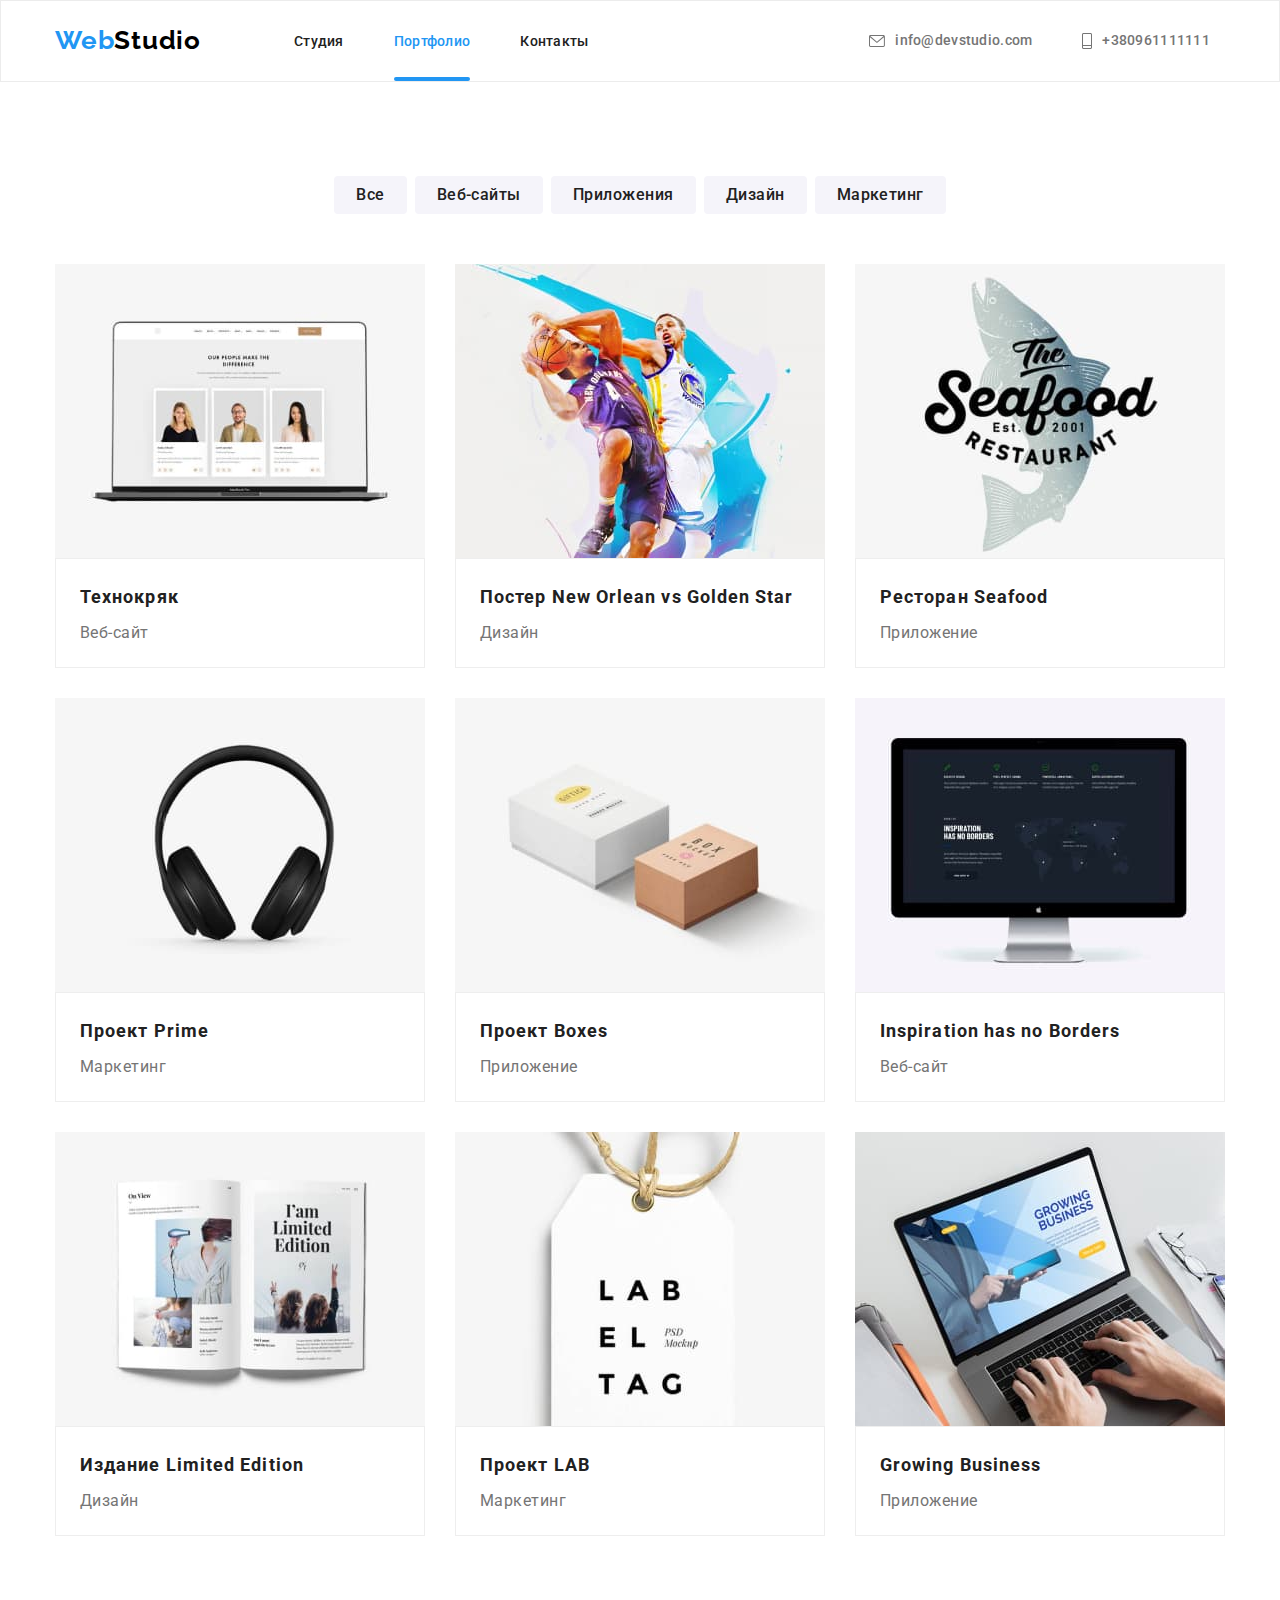
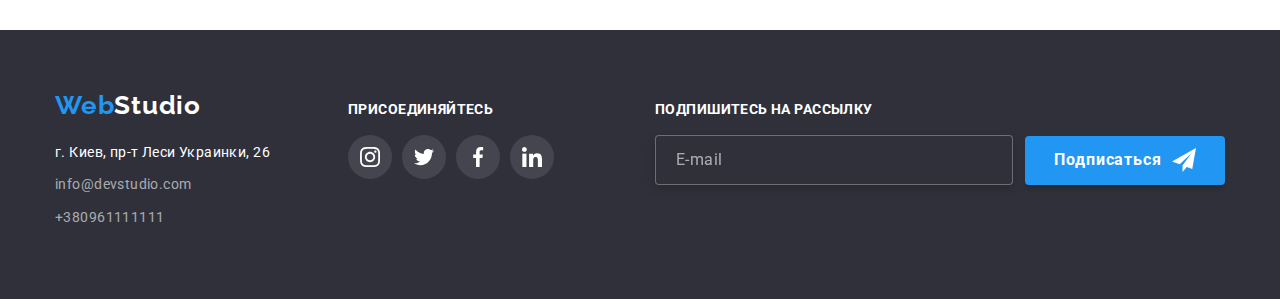
==== portfolio.html @ fdfac1af "TEST" ====
<!DOCTYPE html>
<html lang="ru">
<head>
    <meta charset="UTF-8">
    <meta http-equiv="X-UA-Compatible" content="IE=edge">
    <meta name="viewport" content="width=device-width, initial-scale=1.0">
    <title>Портфолио</title>
    <link href="https://fonts.googleapis.com/css2?family=Raleway:wght@700&family=Roboto:wght@400;500;700;900&display=swap" rel="stylesheet">
    <link rel="stylesheet" href="https://cdnjs.cloudflare.com/ajax/libs/modern-normalize/1.1.0/modern-normalize.css">
    <link rel="stylesheet" href="./css/reset.css">
    <link rel="stylesheet" href="./css/styles.css">
    
</head>
<body>
    <header class="page-header">
            <nav class="container main-nav">
                <a href="/" class="logo-header">
                    <span class="accent">Web</span>Studio
                </a>
                <ul class="site-nav list">
                    <li class="item"><a class="link" href="./index.html">Студия</a></li>
                    <li class="item"><a class="link current" href="">Портфолио</a></li>
                    <li class="item"><a class="link" href="">Контакты</a></li>
                </ul>
                <div class="container contacts-nav">
                    <ul class="contacts list">
                        <li class="item-mail">
                
                            <a class="item-mail-link" href="mailto:info@devstudio.com">info@devstudio.com
                                <svg class="item-mail-icon" width="16px" height="12px">
                                    <use href="./img/icons.svg#icon-mail"></use>
                                </svg>
                            </a>
                
                        </li>
                        <li class="item-phone">
                            <a class="item-phone-link" href="tel:+380961111111">+380961111111
                                <svg class="item-phone-icon" width="10px" height="16px">
                                    <use href="./img/icons.svg#icon-tel"></use>
                                </svg>
                            </a>
                
                        </li>
                    </ul>
                </div>
            </nav>
    </header>
    <main>
    <!------- МЕНЮ СЕКЦИИ ПОРТФОЛИО  ---------------------------------------------------------------------->
        <section class="section-portfolio">
                <div class="container container-portfolio">
                    <h2 hidden>Меню секции портфолио</h2>
                    <ul class="filter list">
                        <li class="item">
                            <button class="button">Все</button>
                        </li>
                        <li class="item">
                            <button class="button">Веб-сайты</button>
                        </li>
                        <li class="item">
                            <button class="button">Приложения</button>
                        </li>
                        <li class="item">
                            <button class="button">Дизайн</button>
                        </li>
                        <li class="item">
                            <button class="button">Маркетинг</button>
                        </li>  
                    </ul>
                </div>
             
<!------------ ПРИМЕРЫ РАБОТ  ------------------------------------------------------------------------------>
            <div class="container work-examples">
                <ul class="examples list">
                    <li class="item">
                        <div class="examples-border">
                            <a href="#"><img src="./img/portfolio-technokrjak.jpeg" class="link" width="370" alt="портфолио веб-сайта"></a>
                            <div class="examples-hover">
                                Технокряк это современная площадка распространения коронавируса. Компании используют эту платформу для цифрового
                                шпионажа и атак на защищённые сервера конкурентов.
                            </div>
                        </div>
                        <div class="border">
                            <h3 class="title">Технокряк</h3>
                            <p class="text">Веб-сайт</p>
                        </div>
                    </li>
                    <li class="item">
                        <div class="examples-border">
                            <a href="#"><img src="./img/portfolio-poster.jpeg" class="link" width="370" alt="портфолио дизайна постера"></a>
                            <div class="examples-hover">
                                Технокряк это современная площадка распространения коронавируса. Компании используют эту платформу для цифрового
                                шпионажа и атак на защищённые сервера конкурентов.
                            </div>
                            
                        </div>
                        <div class="border">
                            <h3 class="title">Постер New Orlean vs Golden Star</h3>
                            <p class="text">Дизайн</p>
                        </div>
                    </li>
                    <li class="item">
                        <div class="examples-border">
                            <a href="#"><img src="./img/portfolio-seafood.jpeg" class="link" width="370" alt="портфолио ресторана"></a>
                            <div class="examples-hover">
                                Технокряк это современная площадка распространения коронавируса. Компании используют эту платформу для цифрового
                                шпионажа и атак на защищённые сервера конкурентов.
                            </div>
                            
                        </div>
                        <div class="border">
                            <h3 class="title">Ресторан Seafood</h3>
                            <p class="text">Приложение</p>
                        </div>
                    </li>
                    <li class="item">
                        <div class="examples-border">
                            <a href="#"><img src="./img/portfolio-prime.jpeg" class="link" width="370" alt="портфолио проект прайм"></a>
                            <div class="examples-hover">
                                Технокряк это современная площадка распространения коронавируса. Компании используют эту платформу для цифрового
                                шпионажа и атак на защищённые сервера конкурентов.
                            </div>
                            
                        </div>
                        <div class="border">
                            <h3 class="title">Проект Prime</h3>
                            <p class="text">Маркетинг</p>
                        </div>
                    </li>
                    <li class="item">
                        <div class="examples-border">
                            <a href="#"><img src="./img/portfolio-boxes.jpeg" class="link" width="370" alt="портфолио проекта боксес"></a>
                            <div class="examples-hover">
                                Технокряк это современная площадка распространения коронавируса. Компании используют эту платформу для цифрового
                                шпионажа и атак на защищённые сервера конкурентов.
                            </div>
                            
                        </div>
                        <div class="border">
                            <h3 class="title">Проект Boxes</h3>
                            <p class="text">Приложение</p>
                        </div>
                    </li>
                    <li class="item">
                        <div class="examples-border">
                            <a href="#"><img src="./img/portfolio-inspiration.jpeg" class="link" width="370" alt="портфолио веб-сайта"></a>
                            <div class="examples-hover">
                                Технокряк это современная площадка распространения коронавируса. Компании используют эту платформу для цифрового
                                шпионажа и атак на защищённые сервера конкурентов.
                            </div>
                            
                        </div>
                        <div class="border">
                            <h3 class="title">Inspiration has no Borders</h3>
                            <p class="text">Веб-сайт</p>
                        </div>
                    </li>
                    <li class="item">
                        <div class="examples-border">
                            <a href="#"><img src="./img/portfolio-limitededition.jpeg" class="link" width="370" alt="портфолио дизайна издания"></a>
                            <div class="examples-hover">
                                Технокряк это современная площадка распространения коронавируса. Компании используют эту платформу для цифрового
                                шпионажа и атак на защищённые сервера конкурентов.
                            </div>
                            
                        </div>
                        <div class="border">
                            <h3 class="title">Издание Limited Edition</h3>
                            <p class="text">Дизайн</p>
                        </div>
                    </li>
                    <li class="item">
                        <div class="examples-border">
                            <a href="#"><img src="./img/portfolio-lab.jpeg" width="370" class="link" alt="портфолио проекта лаб"></a>
                            <div class="examples-hover">
                                Технокряк это современная площадка распространения коронавируса. Компании используют эту платформу для цифрового
                                шпионажа и атак на защищённые сервера конкурентов.
                            </div>
                            
                        </div>
                        <div class="border">
                            <h3 class="title">Проект LAB</h3>
                            <p class="text">Маркетинг</p>
                        </div>
                    </li>
                    <li class="item">
                        <div class="examples-border">
                            <a href="#"><img src="./img/portfolio-growingbusines.jpeg" class="link" width="370" alt="портфолио приложения"></a>
                            <div class="examples-hover">
                                Технокряк это современная площадка распространения коронавируса. Компании используют эту платформу для цифрового
                                шпионажа и атак на защищённые сервера конкурентов.
                            </div>
                            
                        </div>
                        <div class="border">
                            <h3 class="title">Growing Business</h3>
                            <p class="text">Приложение</p>
                        </div>
                    </li>
                </ul>
            </div>
        </section>
 </main>
<!---------------FOOTER------------------------------------------------------------------------------------------------>
    <footer class="footer ">
        <div class="main-footer container">
            <div class=" footer-left">
                <a href="/" class="logo-footer">
                    <span class="accent">Web</span>Studio
                </a>
                <address class="address">
                    <p><a class="location" href="https://goo.gl/maps/oMh32FFDdAk15GPm8" target="_blank"> г. Киев, пр-т Леси
                            Украинки, 26</a></p>
                    <p><a class="item" href="mailto:info@devstudio.com">info@devstudio.com</a></p>
                    <p><a class="item" href="tel:+380961111111">+380961111111</a></p>
                </address>
            </div>
            <div class=" footer-right">
                <h3 class="title">ПРИСОЕДИНЯЙТЕСЬ</h3>
                <ul class="footer-list list">
                    <li class="item">
                        <a href="" class="footer-right-link">
                            <svg class="footer-right-logo" width="20px" height="20px">
                                <use href="./img/icons.svg#icon-instagram"></use>
                            </svg>
                        </a>
                    </li>
                    <li class="item">
                        <a href="" class="footer-right-link">
                            <svg class="footer-right-logo" width="20px" height="20px">
                                <use href="./img/icons.svg#icon-twitter"></use>
                            </svg>
                        </a>
                    </li>
                    <li class="item">
                        <a href="" class="footer-right-link">
                            <svg class="footer-right-logo" width="20px" height="20px">
                                <use href="./img/icons.svg#icon-facebook"></use>
                            </svg>
                        </a>
                    </li>
                    <li class="item">
                        <a href="" class="footer-right-link">
                            <svg class="footer-right-logo" width="20px" height="20px">
                                <use href="./img/icons.svg#icon-linkedin"></use>
                            </svg>
                        </a>
                    </li>
                </ul>
            </div>
            <div class="footer-last">
                <h3 class="title">ПОДПИШИТЕСЬ НА РАССЫЛКУ</h3>
                <div class="footer-form-flex">
                    <label for="mail"></label>
                    <input class="footer-form" type="email" name="mail" id="mail" placeholder="E-mail">
    
                    <button class="button-hero" type="submit">Подписаться
                        <svg class="button-hero-logo">
                            <use href="./img/icons.svg#icon-icon-send"></use>
                        </svg>
                    </button>
                </div>
            </div>
        </div>
    </footer>
</body>
</html>
---- css/styles.css ----
:root {
  --primary-title-color: #212121;
  --text-color: #757575;
  --primary-bg-color: #ffffff;
  --accent-color: #2196f3;
}

body {
  background-color: var(--primary-bg-color);
  color: var(--primary-title-color);
  font-family: roboto, sans-serif;
}
.list {
  text-decoration: none;
  list-style: none;
  padding: 0;
  margin: 0;
}
.logo-header {
  display: flex;
  align-items: center;
  padding-top: 24px;
  padding-bottom: 25px;

  color: #000000;
  font-family: raleway, sans-serif;
  font-size: 26px;
  line-height: 1.19;
  letter-spacing: 0.03em;
  font-weight: 700;
  text-decoration: none;
}

.logo-footer {
  display: flex;
  align-items: center;
  margin-bottom: 20px;

  color: #ffffff;
  font-family: raleway, sans-serif;
  font-size: 26px;
  line-height: 1.19;
  letter-spacing: 0.03em;
  font-weight: 700;
  text-decoration: none;
}

.accent {
  color: var(--accent-color);
}
.active-link:hover,
.active-link:focus {
  color: var(--accent-color);
}

.container {
  width: 1200px;
  padding-left: 15px;
  padding-right: 15px;
  margin-left: auto;
  margin-right: auto;
  /* outline: 2px solid tomato; */
}

/* ----------------------НАВИГАЦИЯ------------------------------------------------------------------------------------ */
.page-header {
  border: 1px solid #ececec;
}

.main-nav {
  display: flex;
  align-items: center;
}
.site-nav {
  display: flex;
  align-items: center;
  margin-left: 93px;
}
.site-nav .item {
  margin-right: 50px;
}
.site-nav .item:last-child {
  margin-right: 0;
}
.site-nav .link.current {
  position: relative;
}
.site-nav .link {
  padding-top: 32px;
  padding-bottom: 32px;

  color: var(--primary-title-color);
  font-weight: 500;
  font-size: 14px;
  line-height: 1.14;
  letter-spacing: 0.02em;
  text-decoration: none;
}
.link.current::after {
  content: " ";
  position: absolute;
  width: 100%;
  height: 4px;
  left: 0;
  bottom: 0;

  background: var(--accent-color);
  border-radius: 2px;
}
.site-nav .link:hover,
.site-nav .link:focus {
  color: var(--accent-color);
}
.site-nav .link.current {
  color: var(--accent-color);
}
.site-nav .link {
  cursor: pointer;
  transition-duration: 250ms;
  transition-timing-function: cubic-bezier(0.4, 0, 0.2, 1);
}

/* ----------------------РАЗДЕЛ КОНТАКТЫ В НАВИГАЦИИ------------------------------------------------------------------------ */

.contacts {
  display: flex;
  justify-content: flex-end;
  align-items: center;

  color: var(--text-color);
}
.item-mail-link,
.item-phone-link {
  padding-top: 32px;
  padding-bottom: 32px;
  text-decoration: none;
  padding: 32px 0;
  flex-direction: row-reverse;
  display: flex;
  color: var(--text-color);
  transition-duration: 250ms;
  transition-timing-function: cubic-bezier(0.4, 0, 0.2, 1);
}

.item-mail-icon,
.item-phone-icon {
  fill: currentColor;
  cursor: pointer;
  align-self: center;
  margin-right: 10px;
}
.item-mail-link {
  display: flex;
  align-items: center;
}
.item-mail-link:hover,
.item-mail-link:focus {
  color: var(--accent-color);
}
.item-mail-link:hover .item-mail-link,
.item-mail-link:focus .item-mail-link {
  color: var(--accent-color);
}
.item-phone-link:hover,
.item-phone-link:focus {
  color: var(--accent-color);
}
.item-phone-link:hover .item-phone-link,
.item-phone-link:focus .item-phone-link {
  color: var(--accent-color);
}

.contacts .item-mail + .item-phone {
  margin-left: 50px;
}
.contacts .item-mail,
.contacts .item-phone {
  display: flex;
  font-weight: 500;
  font-size: 14px;
  line-height: 1.14;
  letter-spacing: 0.02em;
  text-decoration: none;
}
/* ----------------------ГЕРОЙ------------------------------------------------------------------------------------------- */
.hero {
  background-color: #2f303a;
  background-image: linear-gradient(
      rgba(47, 48, 58, 0.4),
      rgba(47, 48, 58, 0.4)
    ),
    url(../img/hero-image.jpeg);
  background-position: center;
  background-repeat: no-repeat;
  padding-top: 200px;
  padding-bottom: 200px;
  text-align: center;
}

.hero-title {
  margin-left: auto;
  margin-right: auto;
  max-width: 696px;
  margin-bottom: 30px;
  color: #ffffff;
  font-size: 44px;
  line-height: 1.36;
  letter-spacing: 0.06em;
  font-weight: 900;
}

.button-hero:hover,
.button-hero:focus {
  color: var(--accent-color);
  color: #ffffff;
}
.button-hero {
  cursor: pointer;
}
.button-hero {
  padding: 10px 22px;
}
.button-hero {
  background-color: var(--accent-color);
  color: #ffffff;
  box-shadow: 0px 4px 4px rgba(0, 0, 0, 0.15);
  font-size: 16px;
  line-height: 1.8;
  letter-spacing: 0.06em;
  font-weight: 700;
  border-radius: 4px;
  border-style: none;
  min-width: 200px;
  text-align: center;
}

/* ----------------------НАШИ ПРЕИМУЩЕСТВА-------------------------------------------------------------------------------- */
.section-benefits {
  padding-top: 94px;
  padding-bottom: 94px;
}
.benefits {
  display: flex;
}
.benefits .item {
  width: 270px;
  margin-right: 30px;
}
.benefits .item:last-child {
  margin-right: 0;
}
.benefits .title {
  margin-bottom: 10px;
  font-weight: 700;
  font-size: 14px;
  line-height: 1.14;
  letter-spacing: 0.03em;
}
.benefits .text {
  font-size: 14px;
  line-height: 1.7;
  letter-spacing: 0.03em;
  color: var(--text-color);
}
.benefits-logo {
  width: 270px;
  height: 120px;
  margin-bottom: 30px;
  background-color: #f5f4fa;
  display: flex;
  justify-content: center;
  align-items: center;
}
/* ----------------------ЧЕМ МЫ ЗАНИМАЕМСЯ--------------------------------------------------------------------------------- */

.photo {
  display: flex;
}

.section-photo {
  padding-bottom: 94px;
}
.heading {
  margin-bottom: 50px;
}
.photo .item {
  position: relative;
  margin-right: 30px;
}
.photo .item:last-child {
  margin-right: 0;
}

.section-photo .heading,
.section-team .heading {
  font-weight: 700;
  font-size: 36px;
  line-height: 1.16;
  text-align: center;
  letter-spacing: 0.03em;
}
.photo-title {
  position: absolute;
  width: 100%;
  height: 70px;
  bottom: 0;
  left: 0;

  background: rgba(47, 48, 58, 0.8);

  font-family: Roboto;
  font-style: normal;
  font-weight: 700;
  font-size: 14px;
  line-height: 1.14;
  text-align: center;
  letter-spacing: 0.03em;
  color: #ffffff;
  padding: 27px 82px;
}

/* ----------------------НАША КОМАНДА-------------------------------------------------------------------------------------- */

.section-team {
  background-color: #f5f4fa;
  padding-top: 94px;
  padding-bottom: 94px;
}
.team {
  display: flex;
}
.team .item {
  justify-content: center;
  background: #ffffff;
  box-shadow: 0px 1px 3px rgba(0, 0, 0, 0.12), 0px 1px 1px rgba(0, 0, 0, 0.14),
    0px 2px 1px rgba(0, 0, 0, 0.2);
  border-radius: 0px 0px 4px 4px;
  margin-right: 30px;
}
.team .item:last-child {
  margin-right: 0;
}
.text-block {
  text-align: center;
  padding: 30px;
}
.team .title {
  padding-bottom: 10px;
  font-weight: 500;
  font-size: 16px;
  line-height: 1.18;
  letter-spacing: 0.03em;
}
.team .text {
  color: var(--text-color);
  font-size: 16px;
  line-height: 1.18;
  letter-spacing: 0.03em;
  margin-bottom: 16px;
}
.team-social-list {
  display: flex;
  justify-content: center;
}
.team-socail-item + .team-socail-item {
  margin-left: 10px;
}
.team-social-link {
  display: flex;
  justify-content: center;
  align-items: center;
  border-radius: 50%;
  width: 44px;
  height: 44px;
  color: #afb1b8;
  transition-duration: 250ms;
  transition-timing-function: cubic-bezier(0.4, 0, 0.2, 1);
}

.team-social-icon {
  fill: currentColor;
}
.team-social-link:hover,
.team-social-link:focus {
  background-color: #2196f3;
  color: #ffffff;
}
/* ---------------ПОСТОЯННЫЕ КЛИЕНТЫ----------------------------------------------------------------------------------------- */
.clients {
  display: flex;
  justify-content: center;
}

.clients-icon {
  fill: currentColor;
}

.clients-link:hover,
.clients-link:focus {
  color: var(--accent-color);
  border-color: var(--accent-color);
  outline: none;
}

.section-clients {
  justify-content: center;
  padding-top: 94px;
  padding-bottom: 94px;
}

.clients-link {
  display: flex;
  justify-content: center;
  align-items: center;
  width: 170px;
  height: 92px;
  border: 1px solid #afb1b8;
  box-sizing: border-box;
  color: #afb1b8;
  border-radius: 4px;
  transition-duration: 250ms;
  transition-timing-function: cubic-bezier(0.4, 0, 0.2, 1);
}
.clients-item {
  margin-right: 30px;
}
.clients-item:last-child {
  margin-right: 0;
}

.section-clients .heading {
  font-size: 36px;
  line-height: 42px;
  text-align: center;
  letter-spacing: 0.03em;
}

/* ------------- МЕНЮ СЕКЦИИ ПОРТФОЛИО --------------------------------------------------------------------------------------- */

.section-portfolio {
  padding-top: 94px;
  padding-bottom: 94px;
}
.container-portfolio {
  margin-bottom: 50px;
}

.filter {
  display: flex;
  justify-content: center;
}
.filter .item {
  margin-right: 8px;
}
.filter .item:last-child {
  margin-right: 0;
}

.button:hover,
.button:focus {
  background-color: var(--accent-color);
  color: #ffffff;
  box-shadow: 0px 3px 1px rgba(0, 0, 0, 0.1), 0px 1px 2px rgba(0, 0, 0, 0.08),
    0px 2px 2px rgba(0, 0, 0, 0.12);
}

.button {
  cursor: pointer;
  background-color: #f5f4fa;
  color: var(--primary-title-color);
  font-family: inherit;
  font-weight: 500;
  font-size: 16px;
  line-height: 1.6;
  letter-spacing: 0.03em;
  border-radius: 4px;
  border-style: none;
  padding: 6px 22px;
  text-align: center;
  transition-duration: 250ms;
  transition-timing-function: cubic-bezier(0.4, 0, 0.2, 1);
}

/* ---------------- ПРИМЕРЫ РАБОТ ------------------------------------------------------------------------------------------- */

.border {
  background: #ffffff;
  border: 1px solid #eeeeee;
  box-sizing: border-box;
  padding: 20px 24px;
}
.examples .item:hover,
.item:focus {
  box-shadow: 0px 1px 1px rgba(0, 0, 0, 0.12), 0px 4px 4px rgba(0, 0, 0, 0.06),
    1px 4px 6px rgba(0, 0, 0, 0.16);
}

.examples {
  display: flex;
  flex-wrap: wrap;
}

.examples .item {
  width: 370px;
  height: 404px;
  margin-right: 30px;
  margin-bottom: 30px;
}
.examples .item:nth-last-child(-n + 3) {
  margin-bottom: 0;
}

.examples .item:nth-child(3n) {
  margin-right: 0;
}
.examples .title {
  font-weight: 700;
  font-size: 18px;
  line-height: 2;
  letter-spacing: 0.06em;
  margin-bottom: 4px;
}
.examples .text {
  color: var(--text-color);
}
.examples .text {
  font-size: 16px;
  line-height: 1.8;
  letter-spacing: 0.03em;
}
.examples-border {
  position: relative;
  overflow: hidden;
}
.examples-hover {
  position: absolute;
  width: 100%;
  height: 100%;
  top: 0;
  left: 0;
  opacity: 0;

  font-style: normal;
  font-weight: normal;
  font-size: 18px;
  line-height: 1.5;
  letter-spacing: 0.03em;
  color: #ffffff;
  padding: 63px 24px;
  background: rgba(33, 150, 243, 0.9);
  transition-duration: 250ms;
  transition-timing-function: cubic-bezier(0.4, 0, 0.2, 1);
  transform: translateY(100%);
}

.examples .item:hover .examples-hover {
  opacity: 1;
  transform: translateY(0);
}
/* ---------------BACKDROP----------------------- */
.backdrop {
  position: fixed;
  top: 0;
  left: 0;
  width: 100%;
  height: 100%;
  background: rgba(0, 0, 0, 0.2);

  transition-duration: 750ms;
  transition-timing-function: cubic-bezier(0.4, 0, 0.2, 1);
}

.backdrop.is-hidden {
  visibility: hidden;
  opacity: 0;
  pointer-events: none;
  transition-duration: 250ms;
  transition-timing-function: cubic-bezier(0.4, 0, 0.2, 1);
}
.modal {
  position: relative;
  top: 50%;
  left: 50%;
  transform: translate(-50%, -50%);

  width: 528px;
  min-height: 581px;
  background: #ffffff;
  box-shadow: 0px 1px 3px rgba(0, 0, 0, 0.12), 0px 1px 1px rgba(0, 0, 0, 0.14),
    0px 2px 1px rgba(0, 0, 0, 0.2);
  border-radius: 4px;
}
.modal-close {
  display: flex;
  align-items: center;
  justify-content: center;
  position: absolute;
  width: 30px;
  height: 30px;
  top: 0;
  right: 0;
  padding: 0;
  margin: 8px;
  background: #ffffff;
  border: 1px solid rgba(0, 0, 0, 0.1);
  box-sizing: border-box;
  border-radius: 50%;
}
.modal-icon {
  transition-duration: 250ms;
  transition-timing-function: cubic-bezier(0.4, 0, 0.2, 1);

  fill: #000000;
}
.modal-icon:hover {
  fill: var(--accent-color);
}
.form {
  margin-left: 40px;
  margin-right: 40px;
  padding-top: 40px;
  padding-bottom: 40px;
}
.form-field {
  position: relative;
  display: flex;
  flex-direction: column;
  margin-bottom: 10px;
}
.form-field input {
  height: 40px;
  border: 1px solid rgba(33, 33, 33, 0.2);
  box-sizing: border-box;
  border-radius: 4px;
}
.form-field label {
  font-size: 12px;
  line-height: 1.2;
  letter-spacing: 0.01em;
  color: var(--text-color);
  margin-bottom: 4px;
  transition-duration: 250ms;
  transition-timing-function: cubic-bezier(0.4, 0, 0.2, 1);
}
.form-field textarea::placeholder {
  font-size: 12px;
  line-height: 1.2;
  letter-spacing: 0.01em;
  color: rgba(117, 117, 117, 0.5);
  /* padding: 12px 16px; */
}
.form-field textarea {
  resize: none;
  border: 1px solid rgba(33, 33, 33, 0.2);
  box-sizing: border-box;
  border-radius: 4px;
}
.svg-modal-icon {
  transition-duration: 250ms;
  transition-timing-function: cubic-bezier(0.4, 0, 0.2, 1);
  position: absolute;
  top: 50%;
  left: 12px;
  display: inline-block;
}
.form-field-checkbox {
  display: flex;
  justify-content: center;
  margin-top: 20px;
  margin-bottom: 30px;
}
.checkbox {
  -webkit-appearance: none;
  -moz-appearance: none;
  appearance: none;
}
.form-field .form-input {
  padding-left: 42px;
}

.icon {
  display: inline-block;
  width: 16px;
  height: 15px;
  border: 2px solid var(--primary-title-color);
  border-radius: 4px;
}
.checkbox:checked + label[for="policy"] .icon {
  border-color: var(--accent-color);
  background-color: var(--accent-color);
  background-image: url(../img/icon\ check.svg);
  background-size: contain;
  background-repeat: no-repeat;

  transition-duration: 250ms;
  transition-timing-function: cubic-bezier(0.4, 0, 0.2, 1);
}
.modal-text {
  font-size: 20px;
  line-height: 23px;
  text-align: center;
  letter-spacing: 0.03em;
  color: #212121;
  margin-bottom: 12px;
}
.form-field .comment {
  transition-duration: 250ms;
  transition-timing-function: cubic-bezier(0.4, 0, 0.2, 1);
  max-height: 120px;
  padding-left: 12px;
  padding-top: 16px;
}
.form-field-checkbox label[for="policy"] {
  font-size: 14px;
  line-height: 1.7;
  letter-spacing: 0.03em;
  color: var(--text-color);
  margin-left: 8px;
}
.policy-link {
  color: #2196f3;
}
.form-input {
  position: relative;
}
.form-input:focus ~ .svg-modal-icon {
  fill: #2196f3;
}
.form-input:focus {
  border-color: var(--accent-color);
  outline: none;
}
.form-field .comment:focus {
  border-color: var(--accent-color);
  outline: none;
}
.button-field {
  display: flex;
  justify-content: center;
}
/* -----------FOOTER---------------------------------------------------------------------------------------------------------- */
.footer {
  background-color: #2f303a;
  padding-top: 60px;
  padding-bottom: 60px;
}
.main-footer {
  display: flex;
  align-items: baseline;
  justify-content: space-between;
}
.footer-right {
  margin-left: 70px;
}
.footer-left {
  margin: 0;
}
.footer-right .title {
  font-weight: 700;
  font-size: 14px;
  line-height: 0.9;
  letter-spacing: 0.03em;
  color: var(--primary-bg-color);
  margin-bottom: 20px;
}

.footer-list {
  display: flex;
  justify-content: center;
}
.footer-list .item {
  margin-right: 10px;
}
.footer-list .item:last-child {
  margin-right: 0;
}
.footer-right-link {
  display: flex;
  justify-content: center;
  align-items: center;
  border-radius: 50%;
  width: 44px;
  height: 44px;
  color: var(--primary-bg-color);
  background: rgba(255, 255, 255, 0.1);
  transition-duration: 250ms;
  transition-timing-function: cubic-bezier(0.4, 0, 0.2, 1);
}
.footer-right-logo {
  background-position: center;
}
.footer-right-logo {
  fill: currentColor;
}
.footer-right-link:hover,
.footer-right-link:focus {
  background-color: var(--accent-color);
  color: var(--primary-bg-color);
  transition-duration: 250ms;
  transition-timing-function: cubic-bezier(0.4, 0, 0.2, 1);
}
.address {
  font-size: 14px;
  line-height: 1.7;
  letter-spacing: 0.03em;
  font-style: normal;
}
.address p {
  margin-bottom: 9px;
}
.address.location:hover,
.address .location:focus {
  color: var(--accent-color);
}
.address .location {
  color: #ffffff;
  text-decoration: none;
}

/* -----почта/телефон----------------------------------------------------------------------------------------------------- */
.address .item,
.address .location {
  cursor: pointer;
}

.address .item {
  color: rgba(255, 255, 255, 0.6);
  text-decoration: none;
  transition-duration: 250ms;
  transition-timing-function: cubic-bezier(0.4, 0, 0.2, 1);
}
.address .item:hover,
.address .item:focus {
  color: var(--accent-color);
}
/* -----Footer-last----------- */
.footer-last {
  margin-left: 93px;
  color: #ececec;
}
.footer-last .title {
  font-weight: 700;
  font-size: 14px;
  line-height: 0.9;
  letter-spacing: 0.03em;
  color: var(--primary-bg-color);
  margin-bottom: 20px;
}
.footer-form {
  padding-left: 20px;
  min-width: 358px;
  min-height: 50px;
  margin-right: 12px;

  background-color: #2f303a;
  color: #f5f4fa;
  border: 1px solid rgba(255, 255, 255, 0.3);
  box-sizing: border-box;
  filter: drop-shadow(0px 4px 4px rgba(0, 0, 0, 0.15));
  border-radius: 4px;
}
.footer-last .button-hero {
  display: flex;
  align-items: center;
  justify-content: center;
}
.button-hero-logo {
  width: 24px;
  height: 24px;
  margin-left: 10px;
}

.footer-last input::placeholder {
  font-size: 16px;
  line-height: 1.3;
  letter-spacing: 0.03em;
  color: rgba(255, 255, 255, 0.6);
}
.footer-form-flex {
  display: flex;
  align-items: center;
  justify-content: center;
}
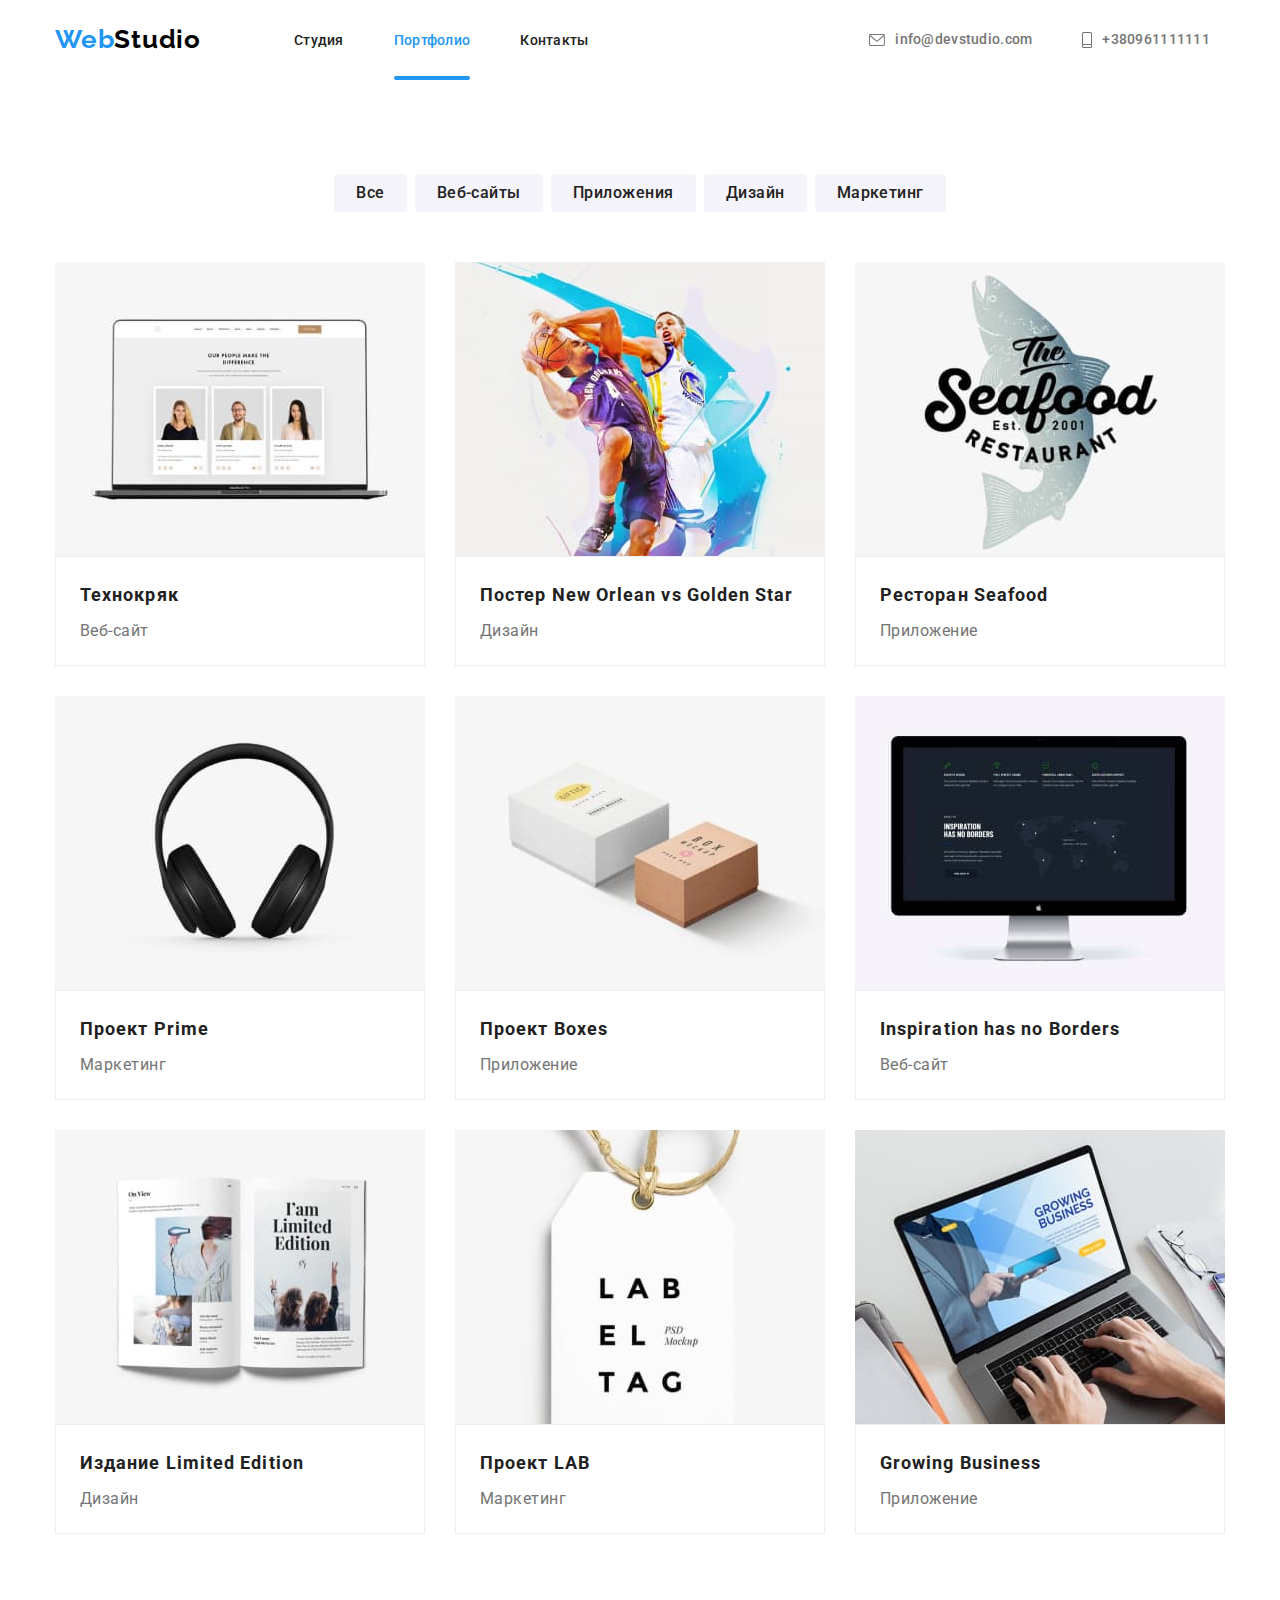
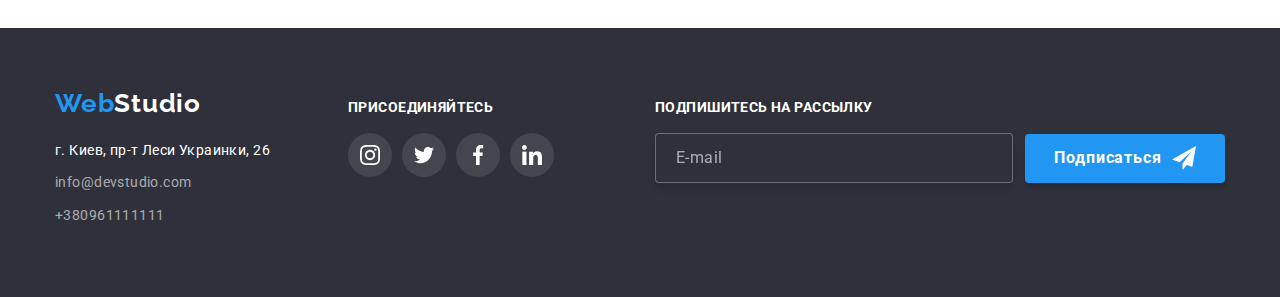
==== commit 850d2c77: "Применю БЭМ в SASS" ====
--- a/portfolio.html
+++ b/portfolio.html
@@ -8,34 +8,33 @@
     <link href="https://fonts.googleapis.com/css2?family=Raleway:wght@700&family=Roboto:wght@400;500;700;900&display=swap" rel="stylesheet">
     <link rel="stylesheet" href="https://cdnjs.cloudflare.com/ajax/libs/modern-normalize/1.1.0/modern-normalize.css">
     <link rel="stylesheet" href="./css/reset.css">
-    <link rel="stylesheet" href="./css/styles.css">
-    
+    <!-- <link rel="stylesheet" href="./css/styles.css"> -->
+     <link rel="stylesheet" href="./css/main.min.css">
+
 </head>
 <body>
     <header class="page-header">
-            <nav class="container main-nav">
-                <a href="/" class="logo-header">
+            <nav class="container header__nav">
+                <a href="/" class="logo header__logo">
                     <span class="accent">Web</span>Studio
                 </a>
                 <ul class="site-nav list">
-                    <li class="item"><a class="link" href="./index.html">Студия</a></li>
-                    <li class="item"><a class="link current" href="">Портфолио</a></li>
-                    <li class="item"><a class="link" href="">Контакты</a></li>
+                    <li class="site-nav__item"><a class="site-nav__link" href="./index.html">Студия</a></li>
+                    <li class="site-nav__item"><a class="site-nav__link current" href="">Портфолио</a></li>
+                    <li class="site-nav__item"><a class="site-nav__link" href="">Контакты</a></li>
                 </ul>
                 <div class="container contacts-nav">
                     <ul class="contacts list">
-                        <li class="item-mail">
-                
-                            <a class="item-mail-link" href="mailto:info@devstudio.com">info@devstudio.com
-                                <svg class="item-mail-icon" width="16px" height="12px">
+                        <li class="contacts__item">
+                            <a class="contacts__link" href="mailto:info@devstudio.com">info@devstudio.com
+                                <svg class="contacts__icon" width="16px" height="12px">
                                     <use href="./img/icons.svg#icon-mail"></use>
                                 </svg>
                             </a>
-                
-                        </li>
-                        <li class="item-phone">
-                            <a class="item-phone-link" href="tel:+380961111111">+380961111111
-                                <svg class="item-phone-icon" width="10px" height="16px">
+                        </li>
+                        <li class="contacts__item">
+                            <a class="contacts__link" href="tel:+380961111111">+380961111111
+                                <svg class="contacts__icon" width="10px" height="16px">
                                     <use href="./img/icons.svg#icon-tel"></use>
                                 </svg>
                             </a>
@@ -203,59 +202,60 @@
  </main>
 <!---------------FOOTER------------------------------------------------------------------------------------------------>
     <footer class="footer ">
-        <div class="main-footer container">
-            <div class=" footer-left">
-                <a href="/" class="logo-footer">
+        <div class="footer__section container">
+            <div class="footer__left">
+                <a href="/" class="footer__left-logo">
                     <span class="accent">Web</span>Studio
                 </a>
-                <address class="address">
-                    <p><a class="location" href="https://goo.gl/maps/oMh32FFDdAk15GPm8" target="_blank"> г. Киев, пр-т Леси
+                <address class="footer__left-address">
+                    <p><a class="footer__left-location" href="https://goo.gl/maps/oMh32FFDdAk15GPm8" target="_blank"> г.
+                            Киев, пр-т Леси
                             Украинки, 26</a></p>
-                    <p><a class="item" href="mailto:info@devstudio.com">info@devstudio.com</a></p>
-                    <p><a class="item" href="tel:+380961111111">+380961111111</a></p>
+                    <p><a class="footer__left-item" href="mailto:info@devstudio.com">info@devstudio.com</a></p>
+                    <p><a class="footer__left-item" href="tel:+380961111111">+380961111111</a></p>
                 </address>
             </div>
-            <div class=" footer-right">
-                <h3 class="title">ПРИСОЕДИНЯЙТЕСЬ</h3>
-                <ul class="footer-list list">
-                    <li class="item">
-                        <a href="" class="footer-right-link">
-                            <svg class="footer-right-logo" width="20px" height="20px">
+            <div class="footer__center">
+                <h3 class="footer__center-title">ПРИСОЕДИНЯЙТЕСЬ</h3>
+                <ul class="footer__center-list list">
+                    <li class="footer__center-item">
+                        <a href="" class="footer__center-link">
+                            <svg class="footer__center-logo" width="20px" height="20px">
                                 <use href="./img/icons.svg#icon-instagram"></use>
                             </svg>
                         </a>
                     </li>
-                    <li class="item">
-                        <a href="" class="footer-right-link">
-                            <svg class="footer-right-logo" width="20px" height="20px">
+                    <li class="footer__center-item">
+                        <a href="" class="footer__center-link">
+                            <svg class="footer__center-logo" width="20px" height="20px">
                                 <use href="./img/icons.svg#icon-twitter"></use>
                             </svg>
                         </a>
                     </li>
-                    <li class="item">
-                        <a href="" class="footer-right-link">
-                            <svg class="footer-right-logo" width="20px" height="20px">
+                    <li class="footer__center-item">
+                        <a href="" class="footer__center-link">
+                            <svg class="footer__center-logo" width="20px" height="20px">
                                 <use href="./img/icons.svg#icon-facebook"></use>
                             </svg>
                         </a>
                     </li>
-                    <li class="item">
-                        <a href="" class="footer-right-link">
-                            <svg class="footer-right-logo" width="20px" height="20px">
+                    <li class="footer__center-item">
+                        <a href="" class="footer__center-link">
+                            <svg class="footer__center-logo" width="20px" height="20px">
                                 <use href="./img/icons.svg#icon-linkedin"></use>
                             </svg>
                         </a>
                     </li>
                 </ul>
             </div>
-            <div class="footer-last">
-                <h3 class="title">ПОДПИШИТЕСЬ НА РАССЫЛКУ</h3>
-                <div class="footer-form-flex">
-                    <label for="mail"></label>
-                    <input class="footer-form" type="email" name="mail" id="mail" placeholder="E-mail">
+            <div class="footer__right">
+                <h3 class="footer__right-title">ПОДПИШИТЕСЬ НА РАССЫЛКУ</h3>
+                <div class="footer__right-flex">
+                    <label for="footer__right-mail"></label>
+                    <input class="footer__right-form" type="email" name="mail" id="mail" placeholder="E-mail">
     
-                    <button class="button-hero" type="submit">Подписаться
-                        <svg class="button-hero-logo">
+                    <button class="hero__container-button" type="submit">Подписаться
+                        <svg class="hero__container-button-logo">
                             <use href="./img/icons.svg#icon-icon-send"></use>
                         </svg>
                     </button>
--- a/css/styles.css
+++ b/css/styles.css
@@ -10,12 +10,7 @@
   color: var(--primary-title-color);
   font-family: roboto, sans-serif;
 }
-.list {
-  text-decoration: none;
-  list-style: none;
-  padding: 0;
-  margin: 0;
-}
+
 .logo-header {
   display: flex;
   align-items: center;
@@ -59,7 +54,6 @@
   padding-right: 15px;
   margin-left: auto;
   margin-right: auto;
-  /* outline: 2px solid tomato; */
 }
 
 /* ----------------------НАВИГАЦИЯ------------------------------------------------------------------------------------ */
@@ -189,7 +183,7 @@
       rgba(47, 48, 58, 0.4),
       rgba(47, 48, 58, 0.4)
     ),
-    url(../img/hero-image.jpeg);
+    url("../img/hero-image.jpeg");
   background-position: center;
   background-repeat: no-repeat;
   padding-top: 200px;
--- a/css/main.min.css
+++ b/css/main.min.css
@@ -0,0 +1 @@
+:root{--primary-title-color: #212121;--text-color: #757575;--primary-bg-color: #ffffff;--accent-color: #2196f3}body{background-color:var(--primary-bg-color);color:var(--primary-title-color);font-family:roboto,sans-serif}.accent{color:var(--accent-color)}.active-link:hover,.active-link:focus{color:var(--accent-color)}p,h1,h2,h3,h4,h5,h6{margin:0}ul{margin:0;padding-left:0}button{cursor:pointer}img{display:block}.list{text-decoration:none;list-style:none;padding:0;margin:0}.container{width:1200px;padding-left:15px;padding-right:15px;margin-left:auto;margin-right:auto}.display-flex,.footer__right .hero__container-button,.footer__right-flex,.footer__center-link,.clients-link,.team-social-link,.benefits-logo,.modal-close,.contacts__link,.contacts,.site-nav,.header__nav,.footer__left-logo,.header__logo{display:-webkit-box;display:-ms-flexbox;display:flex;-webkit-box-align:center;-ms-flex-align:center;align-items:center}.header__logo{padding-top:24px;padding-bottom:25px;color:#000;text-decoration:none;font-family:raleway,sans-serif;font-size:26px;line-height:1.19;letter-spacing:.03em;font-weight:700}.footer__left-logo{margin-bottom:20px;color:#fff;text-decoration:none;font-family:raleway,sans-serif;font-size:26px;line-height:1.19;letter-spacing:.03em;font-weight:700}.header{border:1px solid #ececec}.site-nav{margin-left:93px}.site-nav__item{margin-right:50px}.site-nav__item:last-child{margin-right:0}.site-nav__link{cursor:pointer;padding-top:32px;padding-bottom:32px;color:var(--primary-title-color);font-weight:500;font-size:14px;line-height:1.14;letter-spacing:.02em;text-decoration:none;-webkit-transition-duration:250ms;transition-duration:250ms;-webkit-transition-timing-function:cubic-bezier(0.4, 0, 0.2, 1);transition-timing-function:cubic-bezier(0.4, 0, 0.2, 1)}.site-nav__link:hover,.site-nav__link:focus{color:var(--accent-color)}.site-nav__link.current{position:relative;color:var(--accent-color)}.site-nav__link.current::after{content:" ";position:absolute;width:100%;height:4px;left:0;bottom:0;background:var(--accent-color);border-radius:2px}.contacts{-webkit-box-pack:end;-ms-flex-pack:end;justify-content:flex-end;color:var(--text-color)}.contacts__link{padding-top:32px;padding-bottom:32px;text-decoration:none;padding:32px 0;-webkit-box-orient:horizontal;-webkit-box-direction:reverse;-ms-flex-direction:row-reverse;flex-direction:row-reverse;display:-webkit-box;display:-ms-flexbox;display:flex;color:var(--text-color);-webkit-transition-duration:250ms;transition-duration:250ms;-webkit-transition-timing-function:cubic-bezier(0.4, 0, 0.2, 1);transition-timing-function:cubic-bezier(0.4, 0, 0.2, 1)}.contacts__link:hover,.contacts__link:focus{color:var(--accent-color)}.contacts__icon{fill:currentColor;cursor:pointer;-ms-flex-item-align:center;align-self:center;margin-right:10px}.contacts__item+.contacts__item{margin-left:50px}.contacts__item{display:-webkit-box;display:-ms-flexbox;display:flex;font-weight:500;font-size:14px;line-height:1.14;letter-spacing:.02em;text-decoration:none}.hero{background-color:#2f303a;background-image:-webkit-gradient(linear, left top, left bottom, from(rgba(47, 48, 58, 0.4)), to(rgba(47, 48, 58, 0.4))),url("../img/hero-image.jpeg");background-image:linear-gradient(rgba(47, 48, 58, 0.4), rgba(47, 48, 58, 0.4)),url("../img/hero-image.jpeg");background-position:center;background-repeat:no-repeat;padding-top:200px;padding-bottom:200px;text-align:center}.hero__container-title{margin-left:auto;margin-right:auto;max-width:696px;margin-bottom:30px;color:#fff;font-size:44px;line-height:1.36;letter-spacing:.06em;font-weight:900}.hero__container-button{cursor:pointer;padding:10px 22px;background-color:var(--accent-color);color:#fff;-webkit-box-shadow:0px 4px 4px rgba(0,0,0,.15);box-shadow:0px 4px 4px rgba(0,0,0,.15);font-size:16px;line-height:1.8;letter-spacing:.06em;font-weight:700;border-radius:4px;border-style:none;min-width:200px;text-align:center}.hero__container-button:hover,.hero__container-button:focus{color:var(--accent-color);color:#fff}.backdrop{position:fixed;top:0;left:0;width:100%;height:100%;background:rgba(0,0,0,.2);-webkit-transition-duration:750ms;transition-duration:750ms;-webkit-transition-timing-function:cubic-bezier(0.4, 0, 0.2, 1);transition-timing-function:cubic-bezier(0.4, 0, 0.2, 1)}.backdrop.is-hidden{visibility:hidden;opacity:0;pointer-events:none;-webkit-transition-duration:250ms;transition-duration:250ms;-webkit-transition-timing-function:cubic-bezier(0.4, 0, 0.2, 1);transition-timing-function:cubic-bezier(0.4, 0, 0.2, 1)}.modal{position:relative;top:50%;left:50%;-webkit-transform:translate(-50%, -50%);transform:translate(-50%, -50%);width:528px;min-height:581px;background:#fff;-webkit-box-shadow:0px 1px 3px rgba(0,0,0,.12),0px 1px 1px rgba(0,0,0,.14),0px 2px 1px rgba(0,0,0,.2);box-shadow:0px 1px 3px rgba(0,0,0,.12),0px 1px 1px rgba(0,0,0,.14),0px 2px 1px rgba(0,0,0,.2);border-radius:4px}.modal-close{-webkit-box-pack:center;-ms-flex-pack:center;justify-content:center;position:absolute;width:30px;height:30px;top:0;right:0;padding:0;margin:8px;background:#fff;border:1px solid rgba(0,0,0,.1);-webkit-box-sizing:border-box;box-sizing:border-box;border-radius:50%}.modal-icon{-webkit-transition-duration:250ms;transition-duration:250ms;-webkit-transition-timing-function:cubic-bezier(0.4, 0, 0.2, 1);transition-timing-function:cubic-bezier(0.4, 0, 0.2, 1);fill:#000}.modal-icon:hover{fill:var(--accent-color)}.form{margin-left:40px;margin-right:40px;padding-top:40px;padding-bottom:40px}.form-field{position:relative;display:-webkit-box;display:-ms-flexbox;display:flex;-webkit-box-orient:vertical;-webkit-box-direction:normal;-ms-flex-direction:column;flex-direction:column;margin-bottom:10px}.form-field input{height:40px;border:1px solid rgba(33,33,33,.2);-webkit-box-sizing:border-box;box-sizing:border-box;border-radius:4px}.form-field label{font-size:12px;line-height:1.2;letter-spacing:.01em;color:var(--text-color);margin-bottom:4px;-webkit-transition-duration:250ms;transition-duration:250ms;-webkit-transition-timing-function:cubic-bezier(0.4, 0, 0.2, 1);transition-timing-function:cubic-bezier(0.4, 0, 0.2, 1)}.form-field textarea{resize:none;border:1px solid rgba(33,33,33,.2);-webkit-box-sizing:border-box;box-sizing:border-box;border-radius:4px}.form-field textarea::-webkit-input-placeholder{font-size:12px;line-height:1.2;letter-spacing:.01em;color:rgba(117,117,117,.5)}.form-field textarea::-moz-placeholder{font-size:12px;line-height:1.2;letter-spacing:.01em;color:rgba(117,117,117,.5)}.form-field textarea:-ms-input-placeholder{font-size:12px;line-height:1.2;letter-spacing:.01em;color:rgba(117,117,117,.5)}.form-field textarea::-ms-input-placeholder{font-size:12px;line-height:1.2;letter-spacing:.01em;color:rgba(117,117,117,.5)}.form-field textarea::placeholder{font-size:12px;line-height:1.2;letter-spacing:.01em;color:rgba(117,117,117,.5)}.svg-modal-icon{-webkit-transition-duration:250ms;transition-duration:250ms;-webkit-transition-timing-function:cubic-bezier(0.4, 0, 0.2, 1);transition-timing-function:cubic-bezier(0.4, 0, 0.2, 1);position:absolute;top:50%;left:12px;display:inline-block}.form-field-checkbox{display:-webkit-box;display:-ms-flexbox;display:flex;-webkit-box-pack:center;-ms-flex-pack:center;justify-content:center;margin-top:20px;margin-bottom:30px}.checkbox{-webkit-appearance:none;-moz-appearance:none;appearance:none}.checkbox:checked+label[for=policy] .icon{border-color:var(--accent-color);background-color:var(--accent-color);background-image:url("../img/icon check.svg");background-size:contain;background-repeat:no-repeat;-webkit-transition-duration:250ms;transition-duration:250ms;-webkit-transition-timing-function:cubic-bezier(0.4, 0, 0.2, 1);transition-timing-function:cubic-bezier(0.4, 0, 0.2, 1)}.form-field .form-input{padding-left:42px}.icon{display:inline-block;width:16px;height:15px;border:2px solid var(--primary-title-color);border-radius:4px}.modal-text{font-size:20px;line-height:23px;text-align:center;letter-spacing:.03em;color:#212121;margin-bottom:12px}.form-field .comment{-webkit-transition-duration:250ms;transition-duration:250ms;-webkit-transition-timing-function:cubic-bezier(0.4, 0, 0.2, 1);transition-timing-function:cubic-bezier(0.4, 0, 0.2, 1);max-height:120px;padding-left:12px;padding-top:16px}.form-field .comment:focus{border-color:var(--accent-color);outline:none}.form-field-checkbox label[for=policy]{font-size:14px;line-height:1.7;letter-spacing:.03em;color:var(--text-color);margin-left:8px}.policy-link{color:#2196f3}.form-input{position:relative}.form-input:focus{border-color:var(--accent-color);outline:none}.form-input:focus~.svg-modal-icon{fill:#2196f3}.button-field{display:-webkit-box;display:-ms-flexbox;display:flex;-webkit-box-pack:center;-ms-flex-pack:center;justify-content:center}.section-benefits{padding-top:94px;padding-bottom:94px}.benefits{display:-webkit-box;display:-ms-flexbox;display:flex}.benefits .item{width:270px;margin-right:30px}.benefits .item:last-child{margin-right:0}.benefits .title{margin-bottom:10px;font-weight:700;font-size:14px;line-height:1.14;letter-spacing:.03em}.benefits .text{font-size:14px;line-height:1.7;letter-spacing:.03em;color:var(--text-color)}.benefits-logo{width:270px;height:120px;margin-bottom:30px;background-color:#f5f4fa;-webkit-box-pack:center;-ms-flex-pack:center;justify-content:center}.photo{display:-webkit-box;display:-ms-flexbox;display:flex}.section-photo{padding-bottom:94px}.heading{margin-bottom:50px}.photo .item{position:relative;margin-right:30px}.photo .item:last-child{margin-right:0}.section-photo .heading,.section-team .heading{font-weight:700;font-size:36px;line-height:1.16;text-align:center;letter-spacing:.03em}.photo-title{position:absolute;width:100%;height:70px;bottom:0;left:0;background:rgba(47,48,58,.8);font-family:Roboto;font-style:normal;font-weight:700;font-size:14px;line-height:1.14;text-align:center;letter-spacing:.03em;color:#fff;padding:27px 82px}.section-team{background-color:#f5f4fa;padding-top:94px;padding-bottom:94px}.team{display:-webkit-box;display:-ms-flexbox;display:flex}.team .item{-webkit-box-pack:center;-ms-flex-pack:center;justify-content:center;background:#fff;-webkit-box-shadow:0px 1px 3px rgba(0,0,0,.12),0px 1px 1px rgba(0,0,0,.14),0px 2px 1px rgba(0,0,0,.2);box-shadow:0px 1px 3px rgba(0,0,0,.12),0px 1px 1px rgba(0,0,0,.14),0px 2px 1px rgba(0,0,0,.2);border-radius:0px 0px 4px 4px;margin-right:30px}.team .item:last-child{margin-right:0}.text-block{text-align:center;padding:30px}.team .title{padding-bottom:10px;font-weight:500;font-size:16px;line-height:1.18;letter-spacing:.03em}.team .text{color:var(--text-color);font-size:16px;line-height:1.18;letter-spacing:.03em;margin-bottom:16px}.team-social-list{display:-webkit-box;display:-ms-flexbox;display:flex;-webkit-box-pack:center;-ms-flex-pack:center;justify-content:center}.team-socail-item+.team-socail-item{margin-left:10px}.team-social-link{-webkit-box-pack:center;-ms-flex-pack:center;justify-content:center;border-radius:50%;width:44px;height:44px;color:#afb1b8;-webkit-transition-duration:250ms;transition-duration:250ms;-webkit-transition-timing-function:cubic-bezier(0.4, 0, 0.2, 1);transition-timing-function:cubic-bezier(0.4, 0, 0.2, 1)}.team-social-link:hover,.team-social-link:focus{background-color:#2196f3;color:#fff}.team-social-icon{fill:currentColor}.clients{display:-webkit-box;display:-ms-flexbox;display:flex;-webkit-box-pack:center;-ms-flex-pack:center;justify-content:center}.section-clients{-webkit-box-pack:center;-ms-flex-pack:center;justify-content:center;padding-top:94px;padding-bottom:94px}.clients-icon{fill:currentColor}.clients-item{margin-right:30px}.clients-item:last-child{margin-right:0}.clients-link{-webkit-box-pack:center;-ms-flex-pack:center;justify-content:center;width:170px;height:92px;border:1px solid #afb1b8;-webkit-box-sizing:border-box;box-sizing:border-box;color:#afb1b8;border-radius:4px;-webkit-transition-duration:250ms;transition-duration:250ms;-webkit-transition-timing-function:cubic-bezier(0.4, 0, 0.2, 1);transition-timing-function:cubic-bezier(0.4, 0, 0.2, 1)}.clients-link:hover,.clients-link:focus{color:var(--accent-color);border-color:var(--accent-color);outline:none}.section-clients .heading{font-size:36px;line-height:42px;text-align:center;letter-spacing:.03em}.footer{background-color:#2f303a;padding-top:60px;padding-bottom:60px}.footer__section{display:-webkit-box;display:-ms-flexbox;display:flex;-webkit-box-align:baseline;-ms-flex-align:baseline;align-items:baseline;-webkit-box-pack:justify;-ms-flex-pack:justify;justify-content:space-between}.footer__left{margin:0}.footer__left-address{font-size:14px;line-height:1.7;letter-spacing:.03em;font-style:normal}.footer__left-address p{margin-bottom:9px}.footer__left-location{color:#fff;text-decoration:none}.footer__left-item,.footer__left-location{cursor:pointer}.footer__left-item{color:rgba(255,255,255,.6);text-decoration:none;-webkit-transition-duration:250ms;transition-duration:250ms;-webkit-transition-timing-function:cubic-bezier(0.4, 0, 0.2, 1);transition-timing-function:cubic-bezier(0.4, 0, 0.2, 1)}.footer__left-item:hover,.footer__left-item:focus{color:var(--accent-color)}.footer__center{margin-left:70px}.footer__center-title{font-weight:700;font-size:14px;line-height:.9;letter-spacing:.03em;color:var(--primary-bg-color);margin-bottom:20px}.footer__center-list{display:-webkit-box;display:-ms-flexbox;display:flex;-webkit-box-pack:center;-ms-flex-pack:center;justify-content:center}.footer__center-item{margin-right:10px}.footer__center-item:last-child{margin-right:0}.footer__center-link{-webkit-box-pack:center;-ms-flex-pack:center;justify-content:center;border-radius:50%;width:44px;height:44px;color:var(--primary-bg-color);background:rgba(255,255,255,.1);-webkit-transition-duration:250ms;transition-duration:250ms;-webkit-transition-timing-function:cubic-bezier(0.4, 0, 0.2, 1);transition-timing-function:cubic-bezier(0.4, 0, 0.2, 1)}.footer__center-link:hover,.footer__center-link:focus{background-color:var(--accent-color);color:var(--primary-bg-color);-webkit-transition-duration:250ms;transition-duration:250ms;-webkit-transition-timing-function:cubic-bezier(0.4, 0, 0.2, 1);transition-timing-function:cubic-bezier(0.4, 0, 0.2, 1)}.footer__center-logo{background-position:center;fill:currentColor}.footer__right{margin-left:93px;color:#ececec}.footer__right-title{font-weight:700;font-size:14px;line-height:.9;letter-spacing:.03em;color:var(--primary-bg-color);margin-bottom:20px}.footer__right-flex{-webkit-box-pack:center;-ms-flex-pack:center;justify-content:center}.footer__right-form{padding-left:20px;min-width:358px;min-height:50px;margin-right:12px;background-color:#2f303a;color:#f5f4fa;border:1px solid rgba(255,255,255,.3);-webkit-box-sizing:border-box;box-sizing:border-box;-webkit-filter:drop-shadow(0px 4px 4px rgba(0, 0, 0, 0.15));filter:drop-shadow(0px 4px 4px rgba(0, 0, 0, 0.15));border-radius:4px}.footer__right-form::-webkit-input-placeholder{font-size:16px;line-height:1.3;letter-spacing:.03em;color:rgba(255,255,255,.6)}.footer__right-form::-moz-placeholder{font-size:16px;line-height:1.3;letter-spacing:.03em;color:rgba(255,255,255,.6)}.footer__right-form:-ms-input-placeholder{font-size:16px;line-height:1.3;letter-spacing:.03em;color:rgba(255,255,255,.6)}.footer__right-form::-ms-input-placeholder{font-size:16px;line-height:1.3;letter-spacing:.03em;color:rgba(255,255,255,.6)}.footer__right-form::placeholder{font-size:16px;line-height:1.3;letter-spacing:.03em;color:rgba(255,255,255,.6)}.footer__right .hero__container-button{-webkit-box-pack:center;-ms-flex-pack:center;justify-content:center}.hero__container-button-logo{width:24px;height:24px;margin-left:10px}.section-portfolio{padding-top:94px;padding-bottom:94px}.container-portfolio{margin-bottom:50px}.filter{display:-webkit-box;display:-ms-flexbox;display:flex;-webkit-box-pack:center;-ms-flex-pack:center;justify-content:center}.filter .item{margin-right:8px}.filter .item:last-child{margin-right:0}.button{cursor:pointer;background-color:#f5f4fa;color:var(--primary-title-color);font-family:inherit;font-weight:500;font-size:16px;line-height:1.6;letter-spacing:.03em;border-radius:4px;border-style:none;padding:6px 22px;text-align:center;-webkit-transition-duration:250ms;transition-duration:250ms;-webkit-transition-timing-function:cubic-bezier(0.4, 0, 0.2, 1);transition-timing-function:cubic-bezier(0.4, 0, 0.2, 1)}.button:hover,.button:focus{background-color:var(--accent-color);color:#fff;-webkit-box-shadow:0px 3px 1px rgba(0,0,0,.1),0px 1px 2px rgba(0,0,0,.08),0px 2px 2px rgba(0,0,0,.12);box-shadow:0px 3px 1px rgba(0,0,0,.1),0px 1px 2px rgba(0,0,0,.08),0px 2px 2px rgba(0,0,0,.12)}.border{background:#fff;border:1px solid #eee;-webkit-box-sizing:border-box;box-sizing:border-box;padding:20px 24px}.examples{display:-webkit-box;display:-ms-flexbox;display:flex;-ms-flex-wrap:wrap;flex-wrap:wrap}.examples .item{width:370px;height:404px;margin-right:30px;margin-bottom:30px}.examples .item:nth-last-child(-n+3){margin-bottom:0}.examples .item:nth-child(3n){margin-right:0}.examples .item:hover .examples-hover{opacity:1;-webkit-transform:translateY(0);transform:translateY(0)}.examples .item:hover{-webkit-box-shadow:0px 1px 1px rgba(0,0,0,.12),0px 4px 4px rgba(0,0,0,.06),1px 4px 6px rgba(0,0,0,.16);box-shadow:0px 1px 1px rgba(0,0,0,.12),0px 4px 4px rgba(0,0,0,.06),1px 4px 6px rgba(0,0,0,.16)}.examples .title{font-weight:700;font-size:18px;line-height:2;letter-spacing:.06em;margin-bottom:4px}.examples .text{color:var(--text-color)}.examples .text{font-size:16px;line-height:1.8;letter-spacing:.03em}.examples-border{position:relative;overflow:hidden}.examples-hover{position:absolute;width:100%;height:100%;top:0;left:0;opacity:0;font-style:normal;font-weight:normal;font-size:18px;line-height:1.5;letter-spacing:.03em;color:#fff;padding:63px 24px;background:rgba(33,150,243,.9);-webkit-transition-duration:250ms;transition-duration:250ms;-webkit-transition-timing-function:cubic-bezier(0.4, 0, 0.2, 1);transition-timing-function:cubic-bezier(0.4, 0, 0.2, 1);-webkit-transform:translateY(100%);transform:translateY(100%)}/*# sourceMappingURL=main.min.css.map */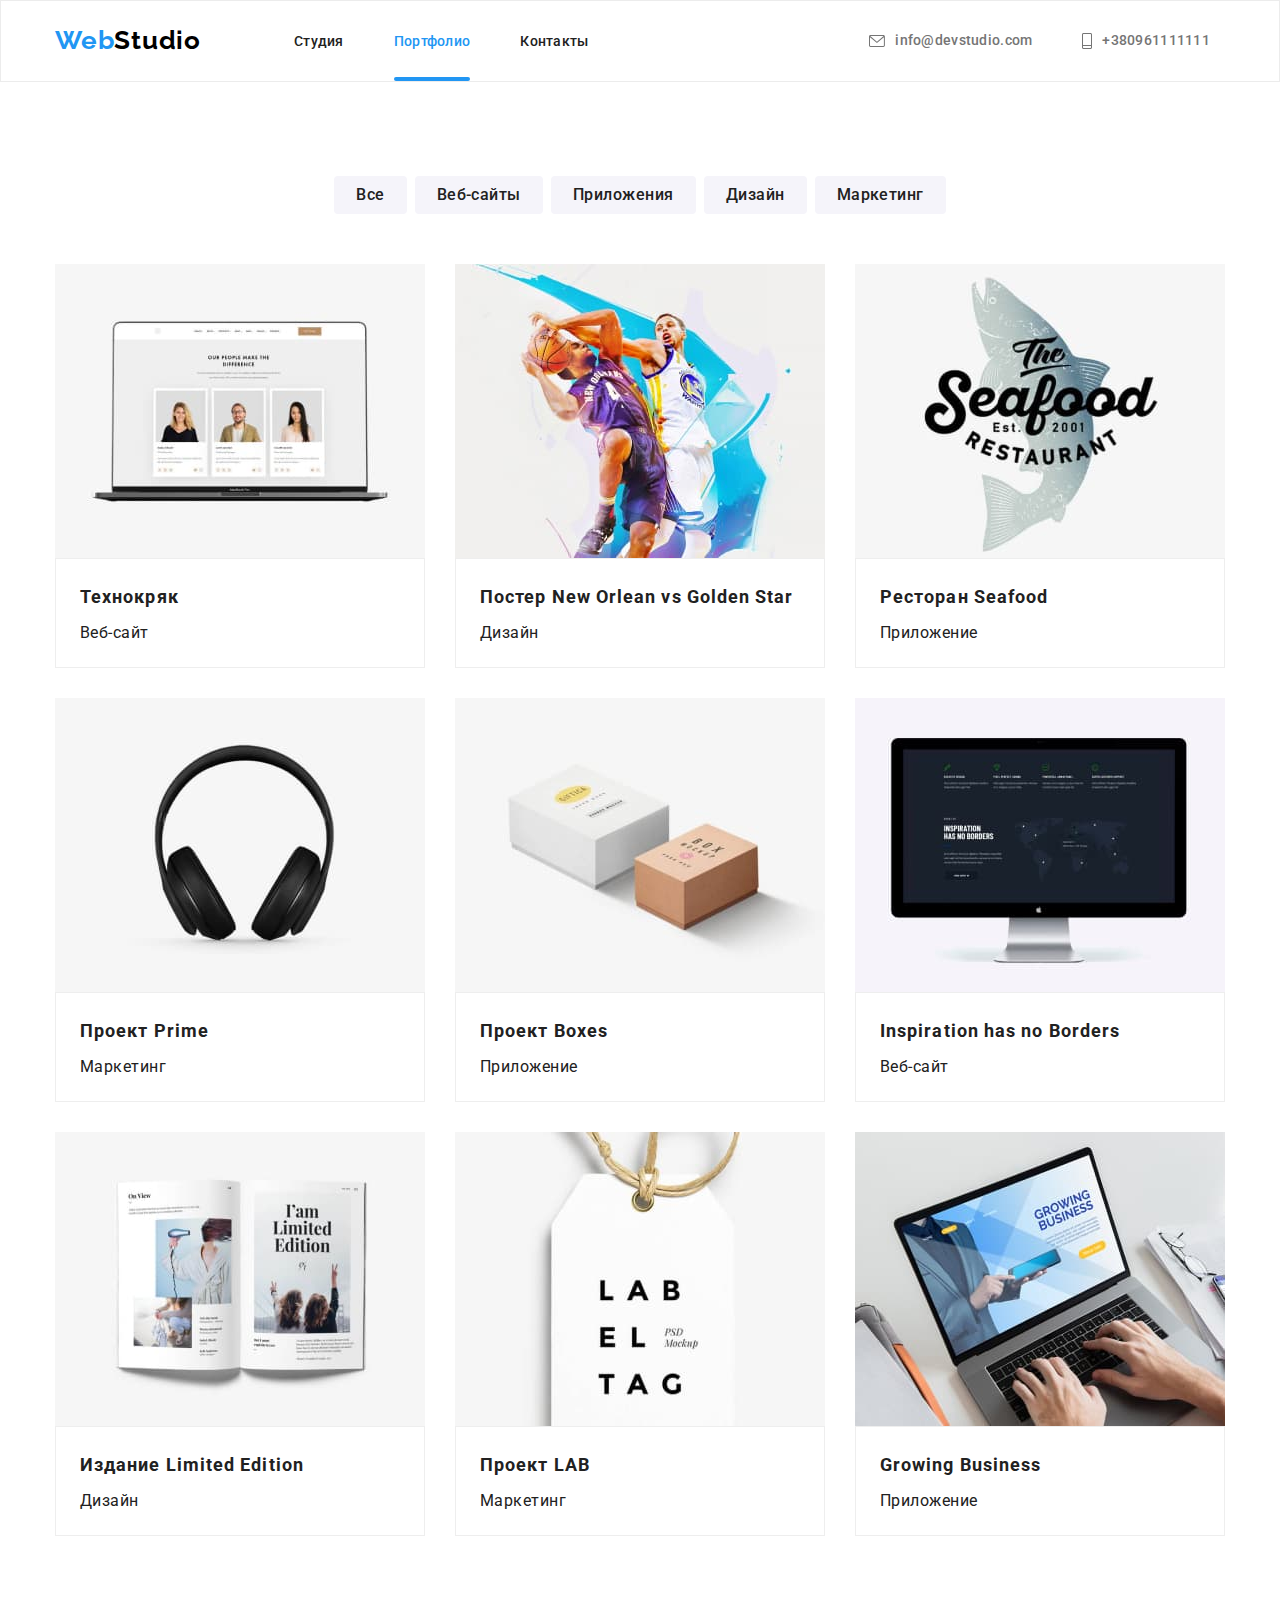
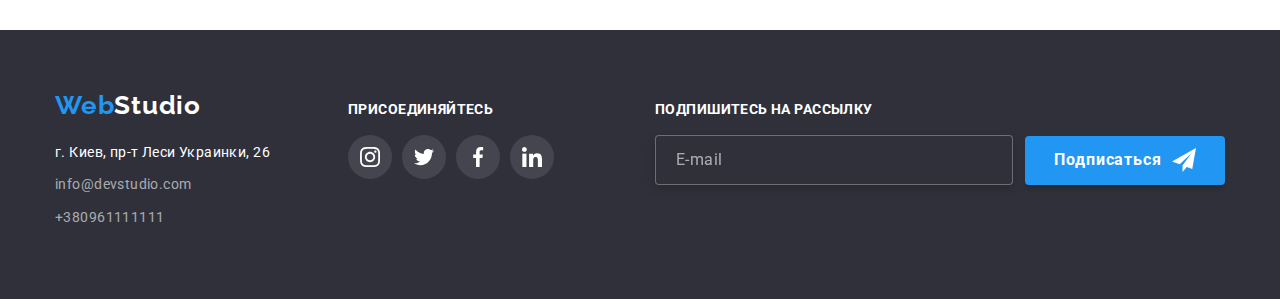
==== commit 9c335b65: "HW 7" ====
--- a/portfolio.html
+++ b/portfolio.html
@@ -13,7 +13,7 @@
 
 </head>
 <body>
-    <header class="page-header">
+    <header class="header">
             <nav class="container header__nav">
                 <a href="/" class="logo header__logo">
                     <span class="accent">Web</span>Studio
@@ -46,154 +46,154 @@
     </header>
     <main>
     <!------- МЕНЮ СЕКЦИИ ПОРТФОЛИО  ---------------------------------------------------------------------->
-        <section class="section-portfolio">
-                <div class="container container-portfolio">
+        <section class="filter">
+                <div class="container filter__container">
                     <h2 hidden>Меню секции портфолио</h2>
-                    <ul class="filter list">
-                        <li class="item">
-                            <button class="button">Все</button>
-                        </li>
-                        <li class="item">
-                            <button class="button">Веб-сайты</button>
-                        </li>
-                        <li class="item">
-                            <button class="button">Приложения</button>
-                        </li>
-                        <li class="item">
-                            <button class="button">Дизайн</button>
-                        </li>
-                        <li class="item">
-                            <button class="button">Маркетинг</button>
+                    <ul class="filter__container-list list">
+                        <li class="filter__container-item">
+                            <button class="filter__container-button">Все</button>
+                        </li>
+                        <li class="filter__container-item">
+                            <button class="filter__container-button">Веб-сайты</button>
+                        </li>
+                        <li class="filter__container-item">
+                            <button class="filter__container-button">Приложения</button>
+                        </li>
+                        <li class="filter__container-item">
+                            <button class="filter__container-button">Дизайн</button>
+                        </li>
+                        <li class="filter__container-item">
+                            <button class="filter__container-button">Маркетинг</button>
                         </li>  
                     </ul>
                 </div>
              
 <!------------ ПРИМЕРЫ РАБОТ  ------------------------------------------------------------------------------>
-            <div class="container work-examples">
-                <ul class="examples list">
-                    <li class="item">
+            <div class="container examples">
+                <ul class="examples-list list">
+                    <li class="examples-item">
                         <div class="examples-border">
                             <a href="#"><img src="./img/portfolio-technokrjak.jpeg" class="link" width="370" alt="портфолио веб-сайта"></a>
-                            <div class="examples-hover">
-                                Технокряк это современная площадка распространения коронавируса. Компании используют эту платформу для цифрового
-                                шпионажа и атак на защищённые сервера конкурентов.
-                            </div>
-                        </div>
-                        <div class="border">
-                            <h3 class="title">Технокряк</h3>
-                            <p class="text">Веб-сайт</p>
-                        </div>
-                    </li>
-                    <li class="item">
+                            <div class="examples-hover-text">
+                                Технокряк это современная площадка распространения коронавируса. Компании используют эту платформу для цифрового
+                                шпионажа и атак на защищённые сервера конкурентов.
+                            </div>
+                        </div>
+                        <div class="border__name">
+                            <h3 class="border__name-title">Технокряк</h3>
+                            <p class="border__name-text">Веб-сайт</p>
+                        </div>
+                    </li>
+                    <li class="examples-item">
                         <div class="examples-border">
                             <a href="#"><img src="./img/portfolio-poster.jpeg" class="link" width="370" alt="портфолио дизайна постера"></a>
-                            <div class="examples-hover">
-                                Технокряк это современная площадка распространения коронавируса. Компании используют эту платформу для цифрового
-                                шпионажа и атак на защищённые сервера конкурентов.
-                            </div>
-                            
-                        </div>
-                        <div class="border">
-                            <h3 class="title">Постер New Orlean vs Golden Star</h3>
-                            <p class="text">Дизайн</p>
-                        </div>
-                    </li>
-                    <li class="item">
+                            <div class="examples-hover-text">
+                                Технокряк это современная площадка распространения коронавируса. Компании используют эту платформу для цифрового
+                                шпионажа и атак на защищённые сервера конкурентов.
+                            </div>
+                            
+                        </div>
+                        <div class="border__name">
+                            <h3 class="border__name-title">Постер New Orlean vs Golden Star</h3>
+                            <p class="border__name-text">Дизайн</p>
+                        </div>
+                    </li>
+                    <li class="examples-item">
                         <div class="examples-border">
                             <a href="#"><img src="./img/portfolio-seafood.jpeg" class="link" width="370" alt="портфолио ресторана"></a>
-                            <div class="examples-hover">
-                                Технокряк это современная площадка распространения коронавируса. Компании используют эту платформу для цифрового
-                                шпионажа и атак на защищённые сервера конкурентов.
-                            </div>
-                            
-                        </div>
-                        <div class="border">
-                            <h3 class="title">Ресторан Seafood</h3>
-                            <p class="text">Приложение</p>
-                        </div>
-                    </li>
-                    <li class="item">
+                            <div class="examples-hover-text">
+                                Технокряк это современная площадка распространения коронавируса. Компании используют эту платформу для цифрового
+                                шпионажа и атак на защищённые сервера конкурентов.
+                            </div>
+                            
+                        </div>
+                        <div class="border__name">
+                            <h3 class="border__name-title">Ресторан Seafood</h3>
+                            <p class="border__name-text">Приложение</p>
+                        </div>
+                    </li>
+                    <li class="examples-item">
                         <div class="examples-border">
                             <a href="#"><img src="./img/portfolio-prime.jpeg" class="link" width="370" alt="портфолио проект прайм"></a>
-                            <div class="examples-hover">
-                                Технокряк это современная площадка распространения коронавируса. Компании используют эту платформу для цифрового
-                                шпионажа и атак на защищённые сервера конкурентов.
-                            </div>
-                            
-                        </div>
-                        <div class="border">
-                            <h3 class="title">Проект Prime</h3>
-                            <p class="text">Маркетинг</p>
-                        </div>
-                    </li>
-                    <li class="item">
+                            <div class="examples-hover-text">
+                                Технокряк это современная площадка распространения коронавируса. Компании используют эту платформу для цифрового
+                                шпионажа и атак на защищённые сервера конкурентов.
+                            </div>
+                            
+                        </div>
+                        <div class="border__name">
+                            <h3 class="border__name-title">Проект Prime</h3>
+                            <p class="border__name-text">Маркетинг</p>
+                        </div>
+                    </li>
+                    <li class="examples-item">
                         <div class="examples-border">
                             <a href="#"><img src="./img/portfolio-boxes.jpeg" class="link" width="370" alt="портфолио проекта боксес"></a>
-                            <div class="examples-hover">
-                                Технокряк это современная площадка распространения коронавируса. Компании используют эту платформу для цифрового
-                                шпионажа и атак на защищённые сервера конкурентов.
-                            </div>
-                            
-                        </div>
-                        <div class="border">
-                            <h3 class="title">Проект Boxes</h3>
-                            <p class="text">Приложение</p>
-                        </div>
-                    </li>
-                    <li class="item">
+                            <div class="examples-hover-text">
+                                Технокряк это современная площадка распространения коронавируса. Компании используют эту платформу для цифрового
+                                шпионажа и атак на защищённые сервера конкурентов.
+                            </div>
+                            
+                        </div>
+                        <div class="border__name">
+                            <h3 class="border__name-title">Проект Boxes</h3>
+                            <p class="border__name-text">Приложение</p>
+                        </div>
+                    </li>
+                    <li class="examples-item">
                         <div class="examples-border">
                             <a href="#"><img src="./img/portfolio-inspiration.jpeg" class="link" width="370" alt="портфолио веб-сайта"></a>
-                            <div class="examples-hover">
-                                Технокряк это современная площадка распространения коронавируса. Компании используют эту платформу для цифрового
-                                шпионажа и атак на защищённые сервера конкурентов.
-                            </div>
-                            
-                        </div>
-                        <div class="border">
-                            <h3 class="title">Inspiration has no Borders</h3>
-                            <p class="text">Веб-сайт</p>
-                        </div>
-                    </li>
-                    <li class="item">
+                            <div class="examples-hover-text">
+                                Технокряк это современная площадка распространения коронавируса. Компании используют эту платформу для цифрового
+                                шпионажа и атак на защищённые сервера конкурентов.
+                            </div>
+                            
+                        </div>
+                        <div class="border__name">
+                            <h3 class="border__name-title">Inspiration has no Borders</h3>
+                            <p class="border__name-text">Веб-сайт</p>
+                        </div>
+                    </li>
+                    <li class="examples-item">
                         <div class="examples-border">
                             <a href="#"><img src="./img/portfolio-limitededition.jpeg" class="link" width="370" alt="портфолио дизайна издания"></a>
-                            <div class="examples-hover">
-                                Технокряк это современная площадка распространения коронавируса. Компании используют эту платформу для цифрового
-                                шпионажа и атак на защищённые сервера конкурентов.
-                            </div>
-                            
-                        </div>
-                        <div class="border">
-                            <h3 class="title">Издание Limited Edition</h3>
-                            <p class="text">Дизайн</p>
-                        </div>
-                    </li>
-                    <li class="item">
+                            <div class="examples-hover-text">
+                                Технокряк это современная площадка распространения коронавируса. Компании используют эту платформу для цифрового
+                                шпионажа и атак на защищённые сервера конкурентов.
+                            </div>
+                            
+                        </div>
+                        <div class="border__name">
+                            <h3 class="border__name-title">Издание Limited Edition</h3>
+                            <p class="border__name-text">Дизайн</p>
+                        </div>
+                    </li>
+                    <li class="examples-item">
                         <div class="examples-border">
                             <a href="#"><img src="./img/portfolio-lab.jpeg" width="370" class="link" alt="портфолио проекта лаб"></a>
-                            <div class="examples-hover">
-                                Технокряк это современная площадка распространения коронавируса. Компании используют эту платформу для цифрового
-                                шпионажа и атак на защищённые сервера конкурентов.
-                            </div>
-                            
-                        </div>
-                        <div class="border">
-                            <h3 class="title">Проект LAB</h3>
-                            <p class="text">Маркетинг</p>
-                        </div>
-                    </li>
-                    <li class="item">
+                            <div class="examples-hover-text">
+                                Технокряк это современная площадка распространения коронавируса. Компании используют эту платформу для цифрового
+                                шпионажа и атак на защищённые сервера конкурентов.
+                            </div>
+                            
+                        </div>
+                        <div class="border__name">
+                            <h3 class="border__name-title">Проект LAB</h3>
+                            <p class="border__name-text">Маркетинг</p>
+                        </div>
+                    </li>
+                    <li class="examples-item">
                         <div class="examples-border">
                             <a href="#"><img src="./img/portfolio-growingbusines.jpeg" class="link" width="370" alt="портфолио приложения"></a>
-                            <div class="examples-hover">
-                                Технокряк это современная площадка распространения коронавируса. Компании используют эту платформу для цифрового
-                                шпионажа и атак на защищённые сервера конкурентов.
-                            </div>
-                            
-                        </div>
-                        <div class="border">
-                            <h3 class="title">Growing Business</h3>
-                            <p class="text">Приложение</p>
+                            <div class="examples-hover-text">
+                                Технокряк это современная площадка распространения коронавируса. Компании используют эту платформу для цифрового
+                                шпионажа и атак на защищённые сервера конкурентов.
+                            </div>
+                            
+                        </div>
+                        <div class="border__name">
+                            <h3 class="border__name-title">Growing Business</h3>
+                            <p class="border__name-text">Приложение</p>
                         </div>
                     </li>
                 </ul>
@@ -252,7 +252,7 @@
                 <h3 class="footer__right-title">ПОДПИШИТЕСЬ НА РАССЫЛКУ</h3>
                 <div class="footer__right-flex">
                     <label for="footer__right-mail"></label>
-                    <input class="footer__right-form" type="email" name="mail" id="mail" placeholder="E-mail">
+                    <input class="footer__right-form" type="email" name="mail" id="footer__right-mail" placeholder="E-mail">
     
                     <button class="hero__container-button" type="submit">Подписаться
                         <svg class="hero__container-button-logo">
--- a/css/main.min.css
+++ b/css/main.min.css
@@ -1 +1 @@
-:root{--primary-title-color: #212121;--text-color: #757575;--primary-bg-color: #ffffff;--accent-color: #2196f3}body{background-color:var(--primary-bg-color);color:var(--primary-title-color);font-family:roboto,sans-serif}.accent{color:var(--accent-color)}.active-link:hover,.active-link:focus{color:var(--accent-color)}p,h1,h2,h3,h4,h5,h6{margin:0}ul{margin:0;padding-left:0}button{cursor:pointer}img{display:block}.list{text-decoration:none;list-style:none;padding:0;margin:0}.container{width:1200px;padding-left:15px;padding-right:15px;margin-left:auto;margin-right:auto}.display-flex,.footer__right .hero__container-button,.footer__right-flex,.footer__center-link,.clients-link,.team-social-link,.benefits-logo,.modal-close,.contacts__link,.contacts,.site-nav,.header__nav,.footer__left-logo,.header__logo{display:-webkit-box;display:-ms-flexbox;display:flex;-webkit-box-align:center;-ms-flex-align:center;align-items:center}.header__logo{padding-top:24px;padding-bottom:25px;color:#000;text-decoration:none;font-family:raleway,sans-serif;font-size:26px;line-height:1.19;letter-spacing:.03em;font-weight:700}.footer__left-logo{margin-bottom:20px;color:#fff;text-decoration:none;font-family:raleway,sans-serif;font-size:26px;line-height:1.19;letter-spacing:.03em;font-weight:700}.header{border:1px solid #ececec}.site-nav{margin-left:93px}.site-nav__item{margin-right:50px}.site-nav__item:last-child{margin-right:0}.site-nav__link{cursor:pointer;padding-top:32px;padding-bottom:32px;color:var(--primary-title-color);font-weight:500;font-size:14px;line-height:1.14;letter-spacing:.02em;text-decoration:none;-webkit-transition-duration:250ms;transition-duration:250ms;-webkit-transition-timing-function:cubic-bezier(0.4, 0, 0.2, 1);transition-timing-function:cubic-bezier(0.4, 0, 0.2, 1)}.site-nav__link:hover,.site-nav__link:focus{color:var(--accent-color)}.site-nav__link.current{position:relative;color:var(--accent-color)}.site-nav__link.current::after{content:" ";position:absolute;width:100%;height:4px;left:0;bottom:0;background:var(--accent-color);border-radius:2px}.contacts{-webkit-box-pack:end;-ms-flex-pack:end;justify-content:flex-end;color:var(--text-color)}.contacts__link{padding-top:32px;padding-bottom:32px;text-decoration:none;padding:32px 0;-webkit-box-orient:horizontal;-webkit-box-direction:reverse;-ms-flex-direction:row-reverse;flex-direction:row-reverse;display:-webkit-box;display:-ms-flexbox;display:flex;color:var(--text-color);-webkit-transition-duration:250ms;transition-duration:250ms;-webkit-transition-timing-function:cubic-bezier(0.4, 0, 0.2, 1);transition-timing-function:cubic-bezier(0.4, 0, 0.2, 1)}.contacts__link:hover,.contacts__link:focus{color:var(--accent-color)}.contacts__icon{fill:currentColor;cursor:pointer;-ms-flex-item-align:center;align-self:center;margin-right:10px}.contacts__item+.contacts__item{margin-left:50px}.contacts__item{display:-webkit-box;display:-ms-flexbox;display:flex;font-weight:500;font-size:14px;line-height:1.14;letter-spacing:.02em;text-decoration:none}.hero{background-color:#2f303a;background-image:-webkit-gradient(linear, left top, left bottom, from(rgba(47, 48, 58, 0.4)), to(rgba(47, 48, 58, 0.4))),url("../img/hero-image.jpeg");background-image:linear-gradient(rgba(47, 48, 58, 0.4), rgba(47, 48, 58, 0.4)),url("../img/hero-image.jpeg");background-position:center;background-repeat:no-repeat;padding-top:200px;padding-bottom:200px;text-align:center}.hero__container-title{margin-left:auto;margin-right:auto;max-width:696px;margin-bottom:30px;color:#fff;font-size:44px;line-height:1.36;letter-spacing:.06em;font-weight:900}.hero__container-button{cursor:pointer;padding:10px 22px;background-color:var(--accent-color);color:#fff;-webkit-box-shadow:0px 4px 4px rgba(0,0,0,.15);box-shadow:0px 4px 4px rgba(0,0,0,.15);font-size:16px;line-height:1.8;letter-spacing:.06em;font-weight:700;border-radius:4px;border-style:none;min-width:200px;text-align:center}.hero__container-button:hover,.hero__container-button:focus{color:var(--accent-color);color:#fff}.backdrop{position:fixed;top:0;left:0;width:100%;height:100%;background:rgba(0,0,0,.2);-webkit-transition-duration:750ms;transition-duration:750ms;-webkit-transition-timing-function:cubic-bezier(0.4, 0, 0.2, 1);transition-timing-function:cubic-bezier(0.4, 0, 0.2, 1)}.backdrop.is-hidden{visibility:hidden;opacity:0;pointer-events:none;-webkit-transition-duration:250ms;transition-duration:250ms;-webkit-transition-timing-function:cubic-bezier(0.4, 0, 0.2, 1);transition-timing-function:cubic-bezier(0.4, 0, 0.2, 1)}.modal{position:relative;top:50%;left:50%;-webkit-transform:translate(-50%, -50%);transform:translate(-50%, -50%);width:528px;min-height:581px;background:#fff;-webkit-box-shadow:0px 1px 3px rgba(0,0,0,.12),0px 1px 1px rgba(0,0,0,.14),0px 2px 1px rgba(0,0,0,.2);box-shadow:0px 1px 3px rgba(0,0,0,.12),0px 1px 1px rgba(0,0,0,.14),0px 2px 1px rgba(0,0,0,.2);border-radius:4px}.modal-close{-webkit-box-pack:center;-ms-flex-pack:center;justify-content:center;position:absolute;width:30px;height:30px;top:0;right:0;padding:0;margin:8px;background:#fff;border:1px solid rgba(0,0,0,.1);-webkit-box-sizing:border-box;box-sizing:border-box;border-radius:50%}.modal-icon{-webkit-transition-duration:250ms;transition-duration:250ms;-webkit-transition-timing-function:cubic-bezier(0.4, 0, 0.2, 1);transition-timing-function:cubic-bezier(0.4, 0, 0.2, 1);fill:#000}.modal-icon:hover{fill:var(--accent-color)}.form{margin-left:40px;margin-right:40px;padding-top:40px;padding-bottom:40px}.form-field{position:relative;display:-webkit-box;display:-ms-flexbox;display:flex;-webkit-box-orient:vertical;-webkit-box-direction:normal;-ms-flex-direction:column;flex-direction:column;margin-bottom:10px}.form-field input{height:40px;border:1px solid rgba(33,33,33,.2);-webkit-box-sizing:border-box;box-sizing:border-box;border-radius:4px}.form-field label{font-size:12px;line-height:1.2;letter-spacing:.01em;color:var(--text-color);margin-bottom:4px;-webkit-transition-duration:250ms;transition-duration:250ms;-webkit-transition-timing-function:cubic-bezier(0.4, 0, 0.2, 1);transition-timing-function:cubic-bezier(0.4, 0, 0.2, 1)}.form-field textarea{resize:none;border:1px solid rgba(33,33,33,.2);-webkit-box-sizing:border-box;box-sizing:border-box;border-radius:4px}.form-field textarea::-webkit-input-placeholder{font-size:12px;line-height:1.2;letter-spacing:.01em;color:rgba(117,117,117,.5)}.form-field textarea::-moz-placeholder{font-size:12px;line-height:1.2;letter-spacing:.01em;color:rgba(117,117,117,.5)}.form-field textarea:-ms-input-placeholder{font-size:12px;line-height:1.2;letter-spacing:.01em;color:rgba(117,117,117,.5)}.form-field textarea::-ms-input-placeholder{font-size:12px;line-height:1.2;letter-spacing:.01em;color:rgba(117,117,117,.5)}.form-field textarea::placeholder{font-size:12px;line-height:1.2;letter-spacing:.01em;color:rgba(117,117,117,.5)}.svg-modal-icon{-webkit-transition-duration:250ms;transition-duration:250ms;-webkit-transition-timing-function:cubic-bezier(0.4, 0, 0.2, 1);transition-timing-function:cubic-bezier(0.4, 0, 0.2, 1);position:absolute;top:50%;left:12px;display:inline-block}.form-field-checkbox{display:-webkit-box;display:-ms-flexbox;display:flex;-webkit-box-pack:center;-ms-flex-pack:center;justify-content:center;margin-top:20px;margin-bottom:30px}.checkbox{-webkit-appearance:none;-moz-appearance:none;appearance:none}.checkbox:checked+label[for=policy] .icon{border-color:var(--accent-color);background-color:var(--accent-color);background-image:url("../img/icon check.svg");background-size:contain;background-repeat:no-repeat;-webkit-transition-duration:250ms;transition-duration:250ms;-webkit-transition-timing-function:cubic-bezier(0.4, 0, 0.2, 1);transition-timing-function:cubic-bezier(0.4, 0, 0.2, 1)}.form-field .form-input{padding-left:42px}.icon{display:inline-block;width:16px;height:15px;border:2px solid var(--primary-title-color);border-radius:4px}.modal-text{font-size:20px;line-height:23px;text-align:center;letter-spacing:.03em;color:#212121;margin-bottom:12px}.form-field .comment{-webkit-transition-duration:250ms;transition-duration:250ms;-webkit-transition-timing-function:cubic-bezier(0.4, 0, 0.2, 1);transition-timing-function:cubic-bezier(0.4, 0, 0.2, 1);max-height:120px;padding-left:12px;padding-top:16px}.form-field .comment:focus{border-color:var(--accent-color);outline:none}.form-field-checkbox label[for=policy]{font-size:14px;line-height:1.7;letter-spacing:.03em;color:var(--text-color);margin-left:8px}.policy-link{color:#2196f3}.form-input{position:relative}.form-input:focus{border-color:var(--accent-color);outline:none}.form-input:focus~.svg-modal-icon{fill:#2196f3}.button-field{display:-webkit-box;display:-ms-flexbox;display:flex;-webkit-box-pack:center;-ms-flex-pack:center;justify-content:center}.section-benefits{padding-top:94px;padding-bottom:94px}.benefits{display:-webkit-box;display:-ms-flexbox;display:flex}.benefits .item{width:270px;margin-right:30px}.benefits .item:last-child{margin-right:0}.benefits .title{margin-bottom:10px;font-weight:700;font-size:14px;line-height:1.14;letter-spacing:.03em}.benefits .text{font-size:14px;line-height:1.7;letter-spacing:.03em;color:var(--text-color)}.benefits-logo{width:270px;height:120px;margin-bottom:30px;background-color:#f5f4fa;-webkit-box-pack:center;-ms-flex-pack:center;justify-content:center}.photo{display:-webkit-box;display:-ms-flexbox;display:flex}.section-photo{padding-bottom:94px}.heading{margin-bottom:50px}.photo .item{position:relative;margin-right:30px}.photo .item:last-child{margin-right:0}.section-photo .heading,.section-team .heading{font-weight:700;font-size:36px;line-height:1.16;text-align:center;letter-spacing:.03em}.photo-title{position:absolute;width:100%;height:70px;bottom:0;left:0;background:rgba(47,48,58,.8);font-family:Roboto;font-style:normal;font-weight:700;font-size:14px;line-height:1.14;text-align:center;letter-spacing:.03em;color:#fff;padding:27px 82px}.section-team{background-color:#f5f4fa;padding-top:94px;padding-bottom:94px}.team{display:-webkit-box;display:-ms-flexbox;display:flex}.team .item{-webkit-box-pack:center;-ms-flex-pack:center;justify-content:center;background:#fff;-webkit-box-shadow:0px 1px 3px rgba(0,0,0,.12),0px 1px 1px rgba(0,0,0,.14),0px 2px 1px rgba(0,0,0,.2);box-shadow:0px 1px 3px rgba(0,0,0,.12),0px 1px 1px rgba(0,0,0,.14),0px 2px 1px rgba(0,0,0,.2);border-radius:0px 0px 4px 4px;margin-right:30px}.team .item:last-child{margin-right:0}.text-block{text-align:center;padding:30px}.team .title{padding-bottom:10px;font-weight:500;font-size:16px;line-height:1.18;letter-spacing:.03em}.team .text{color:var(--text-color);font-size:16px;line-height:1.18;letter-spacing:.03em;margin-bottom:16px}.team-social-list{display:-webkit-box;display:-ms-flexbox;display:flex;-webkit-box-pack:center;-ms-flex-pack:center;justify-content:center}.team-socail-item+.team-socail-item{margin-left:10px}.team-social-link{-webkit-box-pack:center;-ms-flex-pack:center;justify-content:center;border-radius:50%;width:44px;height:44px;color:#afb1b8;-webkit-transition-duration:250ms;transition-duration:250ms;-webkit-transition-timing-function:cubic-bezier(0.4, 0, 0.2, 1);transition-timing-function:cubic-bezier(0.4, 0, 0.2, 1)}.team-social-link:hover,.team-social-link:focus{background-color:#2196f3;color:#fff}.team-social-icon{fill:currentColor}.clients{display:-webkit-box;display:-ms-flexbox;display:flex;-webkit-box-pack:center;-ms-flex-pack:center;justify-content:center}.section-clients{-webkit-box-pack:center;-ms-flex-pack:center;justify-content:center;padding-top:94px;padding-bottom:94px}.clients-icon{fill:currentColor}.clients-item{margin-right:30px}.clients-item:last-child{margin-right:0}.clients-link{-webkit-box-pack:center;-ms-flex-pack:center;justify-content:center;width:170px;height:92px;border:1px solid #afb1b8;-webkit-box-sizing:border-box;box-sizing:border-box;color:#afb1b8;border-radius:4px;-webkit-transition-duration:250ms;transition-duration:250ms;-webkit-transition-timing-function:cubic-bezier(0.4, 0, 0.2, 1);transition-timing-function:cubic-bezier(0.4, 0, 0.2, 1)}.clients-link:hover,.clients-link:focus{color:var(--accent-color);border-color:var(--accent-color);outline:none}.section-clients .heading{font-size:36px;line-height:42px;text-align:center;letter-spacing:.03em}.footer{background-color:#2f303a;padding-top:60px;padding-bottom:60px}.footer__section{display:-webkit-box;display:-ms-flexbox;display:flex;-webkit-box-align:baseline;-ms-flex-align:baseline;align-items:baseline;-webkit-box-pack:justify;-ms-flex-pack:justify;justify-content:space-between}.footer__left{margin:0}.footer__left-address{font-size:14px;line-height:1.7;letter-spacing:.03em;font-style:normal}.footer__left-address p{margin-bottom:9px}.footer__left-location{color:#fff;text-decoration:none}.footer__left-item,.footer__left-location{cursor:pointer}.footer__left-item{color:rgba(255,255,255,.6);text-decoration:none;-webkit-transition-duration:250ms;transition-duration:250ms;-webkit-transition-timing-function:cubic-bezier(0.4, 0, 0.2, 1);transition-timing-function:cubic-bezier(0.4, 0, 0.2, 1)}.footer__left-item:hover,.footer__left-item:focus{color:var(--accent-color)}.footer__center{margin-left:70px}.footer__center-title{font-weight:700;font-size:14px;line-height:.9;letter-spacing:.03em;color:var(--primary-bg-color);margin-bottom:20px}.footer__center-list{display:-webkit-box;display:-ms-flexbox;display:flex;-webkit-box-pack:center;-ms-flex-pack:center;justify-content:center}.footer__center-item{margin-right:10px}.footer__center-item:last-child{margin-right:0}.footer__center-link{-webkit-box-pack:center;-ms-flex-pack:center;justify-content:center;border-radius:50%;width:44px;height:44px;color:var(--primary-bg-color);background:rgba(255,255,255,.1);-webkit-transition-duration:250ms;transition-duration:250ms;-webkit-transition-timing-function:cubic-bezier(0.4, 0, 0.2, 1);transition-timing-function:cubic-bezier(0.4, 0, 0.2, 1)}.footer__center-link:hover,.footer__center-link:focus{background-color:var(--accent-color);color:var(--primary-bg-color);-webkit-transition-duration:250ms;transition-duration:250ms;-webkit-transition-timing-function:cubic-bezier(0.4, 0, 0.2, 1);transition-timing-function:cubic-bezier(0.4, 0, 0.2, 1)}.footer__center-logo{background-position:center;fill:currentColor}.footer__right{margin-left:93px;color:#ececec}.footer__right-title{font-weight:700;font-size:14px;line-height:.9;letter-spacing:.03em;color:var(--primary-bg-color);margin-bottom:20px}.footer__right-flex{-webkit-box-pack:center;-ms-flex-pack:center;justify-content:center}.footer__right-form{padding-left:20px;min-width:358px;min-height:50px;margin-right:12px;background-color:#2f303a;color:#f5f4fa;border:1px solid rgba(255,255,255,.3);-webkit-box-sizing:border-box;box-sizing:border-box;-webkit-filter:drop-shadow(0px 4px 4px rgba(0, 0, 0, 0.15));filter:drop-shadow(0px 4px 4px rgba(0, 0, 0, 0.15));border-radius:4px}.footer__right-form::-webkit-input-placeholder{font-size:16px;line-height:1.3;letter-spacing:.03em;color:rgba(255,255,255,.6)}.footer__right-form::-moz-placeholder{font-size:16px;line-height:1.3;letter-spacing:.03em;color:rgba(255,255,255,.6)}.footer__right-form:-ms-input-placeholder{font-size:16px;line-height:1.3;letter-spacing:.03em;color:rgba(255,255,255,.6)}.footer__right-form::-ms-input-placeholder{font-size:16px;line-height:1.3;letter-spacing:.03em;color:rgba(255,255,255,.6)}.footer__right-form::placeholder{font-size:16px;line-height:1.3;letter-spacing:.03em;color:rgba(255,255,255,.6)}.footer__right .hero__container-button{-webkit-box-pack:center;-ms-flex-pack:center;justify-content:center}.hero__container-button-logo{width:24px;height:24px;margin-left:10px}.section-portfolio{padding-top:94px;padding-bottom:94px}.container-portfolio{margin-bottom:50px}.filter{display:-webkit-box;display:-ms-flexbox;display:flex;-webkit-box-pack:center;-ms-flex-pack:center;justify-content:center}.filter .item{margin-right:8px}.filter .item:last-child{margin-right:0}.button{cursor:pointer;background-color:#f5f4fa;color:var(--primary-title-color);font-family:inherit;font-weight:500;font-size:16px;line-height:1.6;letter-spacing:.03em;border-radius:4px;border-style:none;padding:6px 22px;text-align:center;-webkit-transition-duration:250ms;transition-duration:250ms;-webkit-transition-timing-function:cubic-bezier(0.4, 0, 0.2, 1);transition-timing-function:cubic-bezier(0.4, 0, 0.2, 1)}.button:hover,.button:focus{background-color:var(--accent-color);color:#fff;-webkit-box-shadow:0px 3px 1px rgba(0,0,0,.1),0px 1px 2px rgba(0,0,0,.08),0px 2px 2px rgba(0,0,0,.12);box-shadow:0px 3px 1px rgba(0,0,0,.1),0px 1px 2px rgba(0,0,0,.08),0px 2px 2px rgba(0,0,0,.12)}.border{background:#fff;border:1px solid #eee;-webkit-box-sizing:border-box;box-sizing:border-box;padding:20px 24px}.examples{display:-webkit-box;display:-ms-flexbox;display:flex;-ms-flex-wrap:wrap;flex-wrap:wrap}.examples .item{width:370px;height:404px;margin-right:30px;margin-bottom:30px}.examples .item:nth-last-child(-n+3){margin-bottom:0}.examples .item:nth-child(3n){margin-right:0}.examples .item:hover .examples-hover{opacity:1;-webkit-transform:translateY(0);transform:translateY(0)}.examples .item:hover{-webkit-box-shadow:0px 1px 1px rgba(0,0,0,.12),0px 4px 4px rgba(0,0,0,.06),1px 4px 6px rgba(0,0,0,.16);box-shadow:0px 1px 1px rgba(0,0,0,.12),0px 4px 4px rgba(0,0,0,.06),1px 4px 6px rgba(0,0,0,.16)}.examples .title{font-weight:700;font-size:18px;line-height:2;letter-spacing:.06em;margin-bottom:4px}.examples .text{color:var(--text-color)}.examples .text{font-size:16px;line-height:1.8;letter-spacing:.03em}.examples-border{position:relative;overflow:hidden}.examples-hover{position:absolute;width:100%;height:100%;top:0;left:0;opacity:0;font-style:normal;font-weight:normal;font-size:18px;line-height:1.5;letter-spacing:.03em;color:#fff;padding:63px 24px;background:rgba(33,150,243,.9);-webkit-transition-duration:250ms;transition-duration:250ms;-webkit-transition-timing-function:cubic-bezier(0.4, 0, 0.2, 1);transition-timing-function:cubic-bezier(0.4, 0, 0.2, 1);-webkit-transform:translateY(100%);transform:translateY(100%)}/*# sourceMappingURL=main.min.css.map */+p,h1,h2,h3,h4,h5,h6{margin:0}ul{margin:0;padding-left:0}button{cursor:pointer}img{display:block}.list{text-decoration:none;list-style:none;padding:0;margin:0}:root{--primary-title-color: #212121;--text-color: #757575;--primary-bg-color: #ffffff;--accent-color: #2196f3}body{background-color:var(--primary-bg-color);color:var(--primary-title-color);font-family:roboto,sans-serif}.accent{color:var(--accent-color)}.active-link:hover,.active-link:focus{color:var(--accent-color)}.container{width:1200px;padding-left:15px;padding-right:15px;margin-left:auto;margin-right:auto}.display-flex,.footer__right .hero__container-button,.footer__right-flex,.footer__center-link,.clients__container-link,.team__container-block-link,.benefits__container-logo,.modal-close,.contacts__link,.contacts,.site-nav,.header__nav,.footer__left-logo,.header__logo{display:-webkit-box;display:-ms-flexbox;display:flex;-webkit-box-align:center;-ms-flex-align:center;align-items:center}.header__logo{padding-top:24px;padding-bottom:25px;color:#000;text-decoration:none;font-family:raleway,sans-serif;font-size:26px;line-height:1.19;letter-spacing:.03em;font-weight:700}.footer__left-logo{margin-bottom:20px;color:#fff;text-decoration:none;font-family:raleway,sans-serif;font-size:26px;line-height:1.19;letter-spacing:.03em;font-weight:700}.hero__container-button{cursor:pointer;padding:10px 22px;background-color:var(--accent-color);color:#fff;-webkit-box-shadow:0px 4px 4px rgba(0,0,0,.15);box-shadow:0px 4px 4px rgba(0,0,0,.15);font-size:16px;line-height:1.8;letter-spacing:.06em;font-weight:700;border-radius:4px;border-style:none;min-width:200px;text-align:center}.hero__container-button:hover,.hero__container-button:focus{color:var(--accent-color);color:#fff}.header{border:1px solid #ececec}.site-nav{margin-left:93px}.site-nav__item{margin-right:50px}.site-nav__item:last-child{margin-right:0}.site-nav__link{cursor:pointer;padding-top:32px;padding-bottom:32px;color:var(--primary-title-color);font-weight:500;font-size:14px;line-height:1.14;letter-spacing:.02em;text-decoration:none;-webkit-transition-duration:250ms;transition-duration:250ms;-webkit-transition-timing-function:cubic-bezier(0.4, 0, 0.2, 1);transition-timing-function:cubic-bezier(0.4, 0, 0.2, 1)}.site-nav__link:hover,.site-nav__link:focus{color:var(--accent-color)}.site-nav__link.current{position:relative;color:var(--accent-color)}.site-nav__link.current::after{content:" ";position:absolute;width:100%;height:4px;left:0;bottom:0;background:var(--accent-color);border-radius:2px}.contacts{-webkit-box-pack:end;-ms-flex-pack:end;justify-content:flex-end;color:var(--text-color)}.contacts__link{padding-top:32px;padding-bottom:32px;text-decoration:none;padding:32px 0;-webkit-box-orient:horizontal;-webkit-box-direction:reverse;-ms-flex-direction:row-reverse;flex-direction:row-reverse;display:-webkit-box;display:-ms-flexbox;display:flex;color:var(--text-color);-webkit-transition-duration:250ms;transition-duration:250ms;-webkit-transition-timing-function:cubic-bezier(0.4, 0, 0.2, 1);transition-timing-function:cubic-bezier(0.4, 0, 0.2, 1)}.contacts__link:hover,.contacts__link:focus{color:var(--accent-color)}.contacts__icon{fill:currentColor;cursor:pointer;-ms-flex-item-align:center;align-self:center;margin-right:10px}.contacts__item+.contacts__item{margin-left:50px}.contacts__item{display:-webkit-box;display:-ms-flexbox;display:flex;font-weight:500;font-size:14px;line-height:1.14;letter-spacing:.02em;text-decoration:none}.hero{background-color:#2f303a;background-image:-webkit-gradient(linear, left top, left bottom, from(rgba(47, 48, 58, 0.4)), to(rgba(47, 48, 58, 0.4))),url("../img/hero-image.jpeg");background-image:linear-gradient(rgba(47, 48, 58, 0.4), rgba(47, 48, 58, 0.4)),url("../img/hero-image.jpeg");background-position:center;background-repeat:no-repeat;padding-top:200px;padding-bottom:200px;text-align:center}.hero__container-title{margin-left:auto;margin-right:auto;max-width:696px;margin-bottom:30px;color:#fff;font-size:44px;line-height:1.36;letter-spacing:.06em;font-weight:900}.backdrop{position:fixed;top:0;left:0;width:100%;height:100%;background:rgba(0,0,0,.2);-webkit-transition-duration:750ms;transition-duration:750ms;-webkit-transition-timing-function:cubic-bezier(0.4, 0, 0.2, 1);transition-timing-function:cubic-bezier(0.4, 0, 0.2, 1)}.backdrop .is-hidden{visibility:hidden;opacity:0;pointer-events:none;-webkit-transition-duration:250ms;transition-duration:250ms;-webkit-transition-timing-function:cubic-bezier(0.4, 0, 0.2, 1);transition-timing-function:cubic-bezier(0.4, 0, 0.2, 1)}.modal{position:relative;top:50%;left:50%;-webkit-transform:translate(-50%, -50%);transform:translate(-50%, -50%);width:528px;min-height:581px;background:#fff;-webkit-box-shadow:0px 1px 3px rgba(0,0,0,.12),0px 1px 1px rgba(0,0,0,.14),0px 2px 1px rgba(0,0,0,.2);box-shadow:0px 1px 3px rgba(0,0,0,.12),0px 1px 1px rgba(0,0,0,.14),0px 2px 1px rgba(0,0,0,.2);border-radius:4px}.modal-close{-webkit-box-pack:center;-ms-flex-pack:center;justify-content:center;position:absolute;width:30px;height:30px;top:0;right:0;padding:0;margin:8px;background:#fff;border:1px solid rgba(0,0,0,.1);-webkit-box-sizing:border-box;box-sizing:border-box;border-radius:50%}.modal-icon{-webkit-transition-duration:250ms;transition-duration:250ms;-webkit-transition-timing-function:cubic-bezier(0.4, 0, 0.2, 1);transition-timing-function:cubic-bezier(0.4, 0, 0.2, 1);fill:#000}.modal-icon:hover{fill:var(--accent-color)}.form{margin-left:40px;margin-right:40px;padding-top:40px;padding-bottom:40px}.form__field{position:relative;display:-webkit-box;display:-ms-flexbox;display:flex;-webkit-box-orient:vertical;-webkit-box-direction:normal;-ms-flex-direction:column;flex-direction:column;margin-bottom:10px}.form__field input{height:40px;border:1px solid rgba(33,33,33,.2);-webkit-box-sizing:border-box;box-sizing:border-box;border-radius:4px}.form__field label{font-size:12px;line-height:1.2;letter-spacing:.01em;color:var(--text-color);margin-bottom:4px;-webkit-transition-duration:250ms;transition-duration:250ms;-webkit-transition-timing-function:cubic-bezier(0.4, 0, 0.2, 1);transition-timing-function:cubic-bezier(0.4, 0, 0.2, 1)}.form__field textarea{resize:none;border:1px solid rgba(33,33,33,.2);-webkit-box-sizing:border-box;box-sizing:border-box;border-radius:4px}.form__field textarea::-webkit-input-placeholder{font-size:12px;line-height:1.2;letter-spacing:.01em;color:rgba(117,117,117,.5)}.form__field textarea::-moz-placeholder{font-size:12px;line-height:1.2;letter-spacing:.01em;color:rgba(117,117,117,.5)}.form__field textarea:-ms-input-placeholder{font-size:12px;line-height:1.2;letter-spacing:.01em;color:rgba(117,117,117,.5)}.form__field textarea::-ms-input-placeholder{font-size:12px;line-height:1.2;letter-spacing:.01em;color:rgba(117,117,117,.5)}.form__field textarea::placeholder{font-size:12px;line-height:1.2;letter-spacing:.01em;color:rgba(117,117,117,.5)}.svg-form-icon{-webkit-transition-duration:250ms;transition-duration:250ms;-webkit-transition-timing-function:cubic-bezier(0.4, 0, 0.2, 1);transition-timing-function:cubic-bezier(0.4, 0, 0.2, 1);position:absolute;top:50%;left:12px;display:inline-block}.form__field-checkbox{display:-webkit-box;display:-ms-flexbox;display:flex;-webkit-box-pack:center;-ms-flex-pack:center;justify-content:center;margin-top:20px;margin-bottom:30px}.checkbox{-webkit-appearance:none;-moz-appearance:none;appearance:none}.checkbox:checked+label[for=policy] .icon{border-color:var(--accent-color);background-color:var(--accent-color);background-image:url("../img/icon check.svg");background-size:contain;background-repeat:no-repeat;-webkit-transition-duration:250ms;transition-duration:250ms;-webkit-transition-timing-function:cubic-bezier(0.4, 0, 0.2, 1);transition-timing-function:cubic-bezier(0.4, 0, 0.2, 1)}.form__field .form-input{padding-left:42px}.icon{display:inline-block;width:16px;height:15px;border:2px solid var(--primary-title-color);border-radius:4px}.modal-text{font-size:20px;line-height:23px;text-align:center;letter-spacing:.03em;color:#212121;margin-bottom:12px}.form__field-text{-webkit-transition-duration:250ms;transition-duration:250ms;-webkit-transition-timing-function:cubic-bezier(0.4, 0, 0.2, 1);transition-timing-function:cubic-bezier(0.4, 0, 0.2, 1);max-height:120px;padding-left:12px;padding-top:16px}.form__field-text:focus{border-color:var(--accent-color);outline:none}.form__field-checkbox label[for=policy]{font-size:14px;line-height:1.7;letter-spacing:.03em;color:var(--text-color);margin-left:8px}.policy-link{color:#2196f3}.form-input{position:relative}.form-input:focus{border-color:var(--accent-color);outline:none}.form-input:focus~.svg-modal-icon{fill:#2196f3}.button-field{display:-webkit-box;display:-ms-flexbox;display:flex;-webkit-box-pack:center;-ms-flex-pack:center;justify-content:center}.benefits{padding-top:94px;padding-bottom:94px}.benefits__container-list{display:-webkit-box;display:-ms-flexbox;display:flex}.benefits__container-item{width:270px;margin-right:30px}.benefits__container-item:last-child{margin-right:0}.benefits__container-title{margin-bottom:10px;font-weight:700;font-size:14px;line-height:1.14;letter-spacing:.03em}.benefits__container-text{font-size:14px;line-height:1.7;letter-spacing:.03em;color:var(--text-color)}.benefits__container-logo{width:270px;height:120px;margin-bottom:30px;background-color:#f5f4fa;-webkit-box-pack:center;-ms-flex-pack:center;justify-content:center}.services{padding-bottom:94px}.services__container-heading{margin-bottom:50px;font-weight:700;font-size:36px;line-height:1.16;text-align:center;letter-spacing:.03em}.services__container-photo{display:-webkit-box;display:-ms-flexbox;display:flex}.services__container-item{position:relative;margin-right:30px}.services__container-item:last-child{margin-right:0}.services__container-title{position:absolute;width:100%;height:70px;bottom:0;left:0;background:rgba(47,48,58,.8);font-family:Roboto;font-style:normal;font-weight:700;font-size:14px;line-height:1.14;text-align:center;letter-spacing:.03em;color:#fff;padding:27px 82px}.team{background-color:#f5f4fa;padding-top:94px;padding-bottom:94px}.team__container-team{display:-webkit-box;display:-ms-flexbox;display:flex}.team__container-item{-webkit-box-pack:center;-ms-flex-pack:center;justify-content:center;background:#fff;-webkit-box-shadow:0px 1px 3px rgba(0,0,0,.12),0px 1px 1px rgba(0,0,0,.14),0px 2px 1px rgba(0,0,0,.2);box-shadow:0px 1px 3px rgba(0,0,0,.12),0px 1px 1px rgba(0,0,0,.14),0px 2px 1px rgba(0,0,0,.2);border-radius:0px 0px 4px 4px;margin-right:30px}.team__container-item:last-child{margin-right:0}.team__container-block{text-align:center;padding:30px}.team__container-block-title{padding-bottom:10px;font-weight:500;font-size:16px;line-height:1.18;letter-spacing:.03em}.team__container-block-text{color:var(--text-color);font-size:16px;line-height:1.18;letter-spacing:.03em;margin-bottom:16px}.team__container-block-list{display:-webkit-box;display:-ms-flexbox;display:flex;-webkit-box-pack:center;-ms-flex-pack:center;justify-content:center}.team__container-block-item+.team__container-block-item{margin-left:10px}.team__container-block-link{-webkit-box-pack:center;-ms-flex-pack:center;justify-content:center;border-radius:50%;width:44px;height:44px;color:#afb1b8;-webkit-transition-duration:250ms;transition-duration:250ms;-webkit-transition-timing-function:cubic-bezier(0.4, 0, 0.2, 1);transition-timing-function:cubic-bezier(0.4, 0, 0.2, 1)}.team__container-block-link:hover,.team__container-block-link:focus{background-color:#2196f3;color:#fff}.team__container-block-icon{fill:currentColor}.team__container-heading{font-weight:700;font-size:36px;line-height:1.16;text-align:center;letter-spacing:.03em}.section-clients{-webkit-box-pack:center;-ms-flex-pack:center;justify-content:center;padding-top:94px;padding-bottom:94px}.clients__container-heading{font-size:36px;line-height:42px;text-align:center;letter-spacing:.03em}.clients__container-list{display:-webkit-box;display:-ms-flexbox;display:flex;-webkit-box-pack:center;-ms-flex-pack:center;justify-content:center}.clients__container-item{margin-right:30px}.clients__container-item:last-child{margin-right:0}.clients__container-link{-webkit-box-pack:center;-ms-flex-pack:center;justify-content:center;width:170px;height:92px;border:1px solid #afb1b8;-webkit-box-sizing:border-box;box-sizing:border-box;color:#afb1b8;border-radius:4px;-webkit-transition-duration:250ms;transition-duration:250ms;-webkit-transition-timing-function:cubic-bezier(0.4, 0, 0.2, 1);transition-timing-function:cubic-bezier(0.4, 0, 0.2, 1)}.clients__container-link:hover,.clients__container-link:focus{color:var(--accent-color);border-color:var(--accent-color);outline:none}.clients__container-icon{fill:currentColor}.filter{padding-top:94px;padding-bottom:94px}.filter__container{margin-bottom:50px}.filter__container-list{display:-webkit-box;display:-ms-flexbox;display:flex;-webkit-box-pack:center;-ms-flex-pack:center;justify-content:center}.filter__container-item{margin-right:8px}.filter__container-item:last-child{margin-right:0}.filter__container-button{cursor:pointer;background-color:#f5f4fa;color:var(--primary-title-color);font-family:inherit;font-weight:500;font-size:16px;line-height:1.6;letter-spacing:.03em;border-radius:4px;border-style:none;padding:6px 22px;text-align:center;-webkit-transition-duration:250ms;transition-duration:250ms;-webkit-transition-timing-function:cubic-bezier(0.4, 0, 0.2, 1);transition-timing-function:cubic-bezier(0.4, 0, 0.2, 1)}.filter__container-button:hover,.filter__container-button:focus{background-color:var(--accent-color);color:#fff;-webkit-box-shadow:0px 3px 1px rgba(0,0,0,.1),0px 1px 2px rgba(0,0,0,.08),0px 2px 2px rgba(0,0,0,.12);box-shadow:0px 3px 1px rgba(0,0,0,.1),0px 1px 2px rgba(0,0,0,.08),0px 2px 2px rgba(0,0,0,.12)}.examples-list{display:-webkit-box;display:-ms-flexbox;display:flex;-ms-flex-wrap:wrap;flex-wrap:wrap}.examples-item{width:370px;height:404px;margin-right:30px;margin-bottom:30px}.examples-item:nth-last-child(-n+3){margin-bottom:0}.examples-item:nth-child(3n){margin-right:0}.examples-item:hover .examples-hover-text{opacity:1;-webkit-transform:translateY(0);transform:translateY(0)}.examples-item:hover{-webkit-box-shadow:0px 1px 1px rgba(0,0,0,.12),0px 4px 4px rgba(0,0,0,.06),1px 4px 6px rgba(0,0,0,.16);box-shadow:0px 1px 1px rgba(0,0,0,.12),0px 4px 4px rgba(0,0,0,.06),1px 4px 6px rgba(0,0,0,.16)}.examples-border{position:relative;overflow:hidden}.examples-hover-text{position:absolute;width:100%;height:100%;top:0;left:0;opacity:0;font-style:normal;font-weight:normal;font-size:18px;line-height:1.5;letter-spacing:.03em;color:#fff;padding:63px 24px;background:rgba(33,150,243,.9);-webkit-transition-duration:250ms;transition-duration:250ms;-webkit-transition-timing-function:cubic-bezier(0.4, 0, 0.2, 1);transition-timing-function:cubic-bezier(0.4, 0, 0.2, 1);-webkit-transform:translateY(100%);transform:translateY(100%)}.border__name{background:#fff;border:1px solid #eee;-webkit-box-sizing:border-box;box-sizing:border-box;padding:20px 24px}.border__name-title{font-weight:700;font-size:18px;line-height:2;letter-spacing:.06em;margin-bottom:4px}.examples .text{color:var(--text-color)}.border__name-text{font-size:16px;line-height:1.8;letter-spacing:.03em}.footer{background-color:#2f303a;padding-top:60px;padding-bottom:60px}.footer__section{display:-webkit-box;display:-ms-flexbox;display:flex;-webkit-box-align:baseline;-ms-flex-align:baseline;align-items:baseline;-webkit-box-pack:justify;-ms-flex-pack:justify;justify-content:space-between}.footer__left{margin:0}.footer__left-address{font-size:14px;line-height:1.7;letter-spacing:.03em;font-style:normal}.footer__left-address p{margin-bottom:9px}.footer__left-location{color:#fff;text-decoration:none}.footer__left-item,.footer__left-location{cursor:pointer}.footer__left-item{color:rgba(255,255,255,.6);text-decoration:none;-webkit-transition-duration:250ms;transition-duration:250ms;-webkit-transition-timing-function:cubic-bezier(0.4, 0, 0.2, 1);transition-timing-function:cubic-bezier(0.4, 0, 0.2, 1)}.footer__left-item:hover,.footer__left-item:focus{color:var(--accent-color)}.footer__center{margin-left:70px}.footer__center-title{font-weight:700;font-size:14px;line-height:.9;letter-spacing:.03em;color:var(--primary-bg-color);margin-bottom:20px}.footer__center-list{display:-webkit-box;display:-ms-flexbox;display:flex;-webkit-box-pack:center;-ms-flex-pack:center;justify-content:center}.footer__center-item{margin-right:10px}.footer__center-item:last-child{margin-right:0}.footer__center-link{-webkit-box-pack:center;-ms-flex-pack:center;justify-content:center;border-radius:50%;width:44px;height:44px;color:var(--primary-bg-color);background:rgba(255,255,255,.1);-webkit-transition-duration:250ms;transition-duration:250ms;-webkit-transition-timing-function:cubic-bezier(0.4, 0, 0.2, 1);transition-timing-function:cubic-bezier(0.4, 0, 0.2, 1)}.footer__center-link:hover,.footer__center-link:focus{background-color:var(--accent-color);color:var(--primary-bg-color);-webkit-transition-duration:250ms;transition-duration:250ms;-webkit-transition-timing-function:cubic-bezier(0.4, 0, 0.2, 1);transition-timing-function:cubic-bezier(0.4, 0, 0.2, 1)}.footer__center-logo{background-position:center;fill:currentColor}.footer__right{margin-left:93px;color:#ececec}.footer__right-title{font-weight:700;font-size:14px;line-height:.9;letter-spacing:.03em;color:var(--primary-bg-color);margin-bottom:20px}.footer__right-flex{-webkit-box-pack:center;-ms-flex-pack:center;justify-content:center}.footer__right-form{padding-left:20px;min-width:358px;min-height:50px;margin-right:12px;background-color:#2f303a;color:#f5f4fa;border:1px solid rgba(255,255,255,.3);-webkit-box-sizing:border-box;box-sizing:border-box;-webkit-filter:drop-shadow(0px 4px 4px rgba(0, 0, 0, 0.15));filter:drop-shadow(0px 4px 4px rgba(0, 0, 0, 0.15));border-radius:4px}.footer__right-form::-webkit-input-placeholder{font-size:16px;line-height:1.3;letter-spacing:.03em;color:rgba(255,255,255,.6)}.footer__right-form::-moz-placeholder{font-size:16px;line-height:1.3;letter-spacing:.03em;color:rgba(255,255,255,.6)}.footer__right-form:-ms-input-placeholder{font-size:16px;line-height:1.3;letter-spacing:.03em;color:rgba(255,255,255,.6)}.footer__right-form::-ms-input-placeholder{font-size:16px;line-height:1.3;letter-spacing:.03em;color:rgba(255,255,255,.6)}.footer__right-form::placeholder{font-size:16px;line-height:1.3;letter-spacing:.03em;color:rgba(255,255,255,.6)}.footer__right .hero__container-button{-webkit-box-pack:center;-ms-flex-pack:center;justify-content:center}.hero__container-button-logo{width:24px;height:24px;margin-left:10px}/*# sourceMappingURL=main.min.css.map */